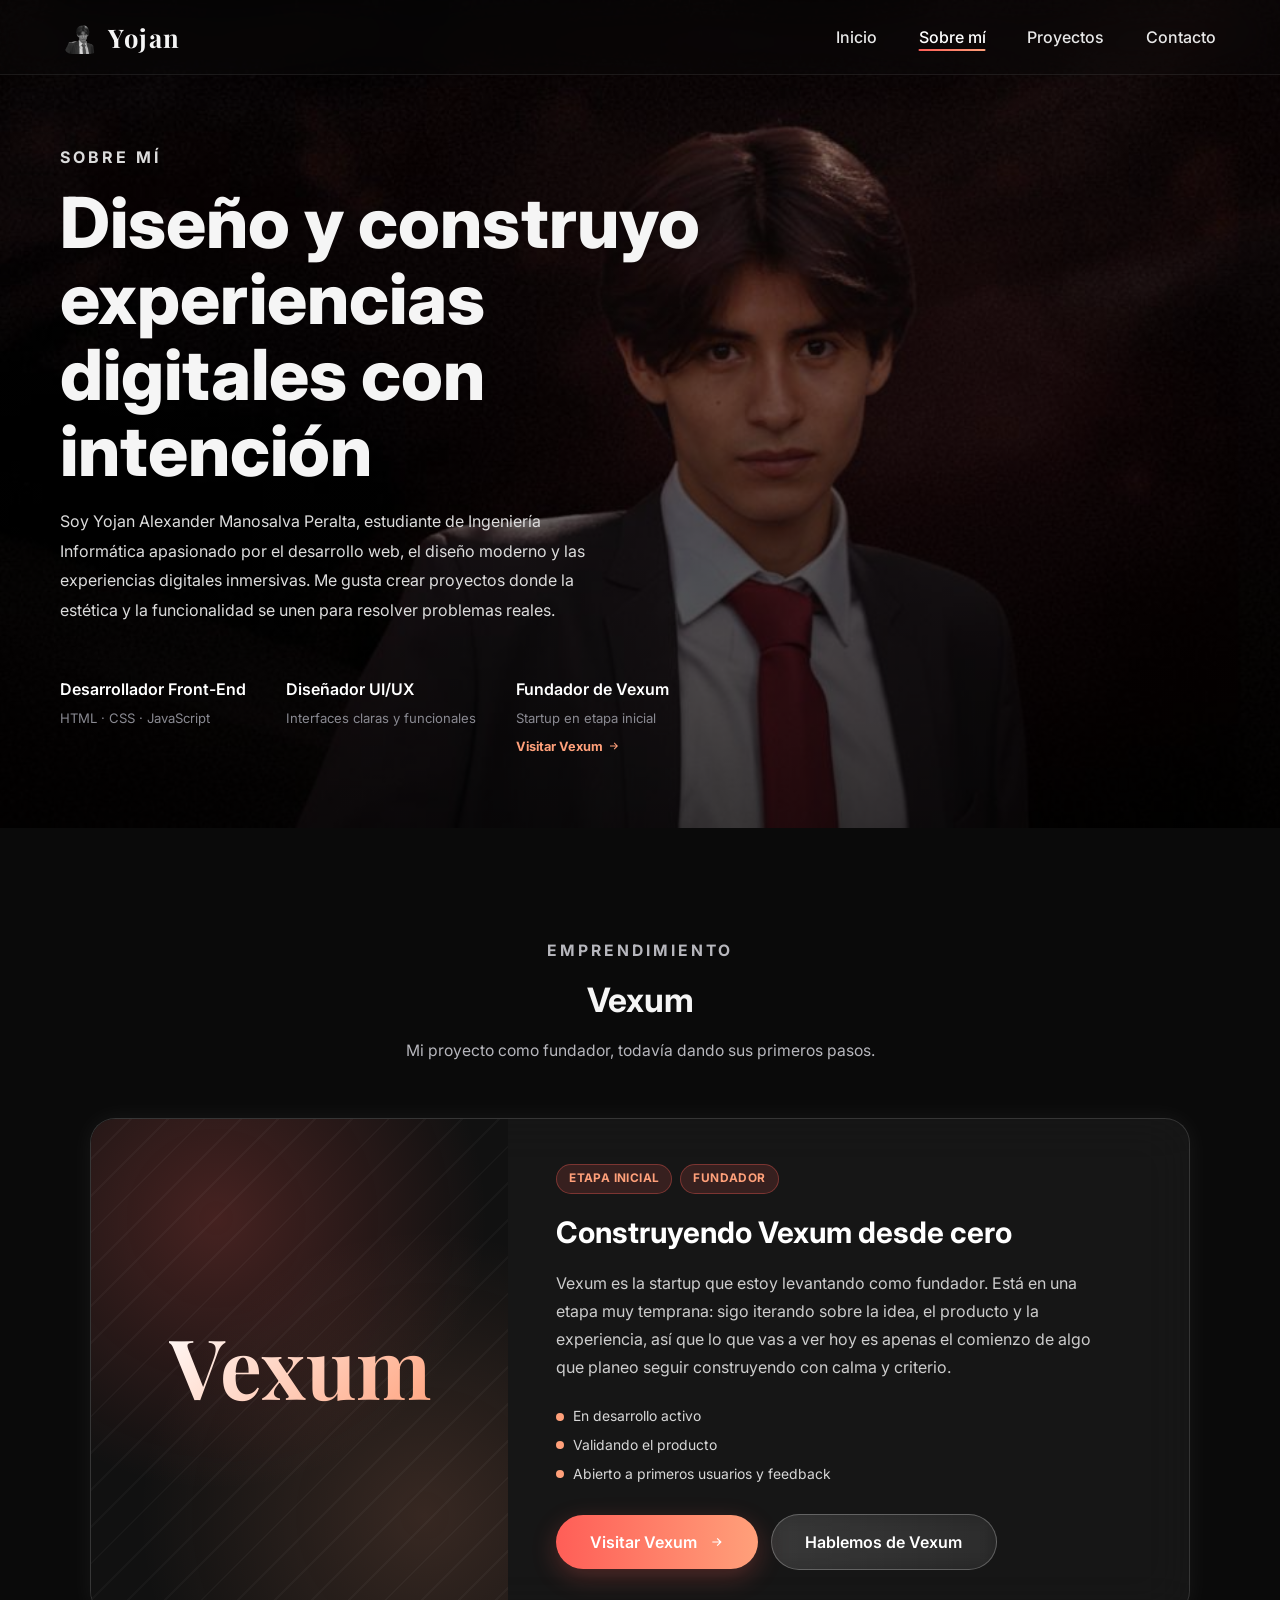
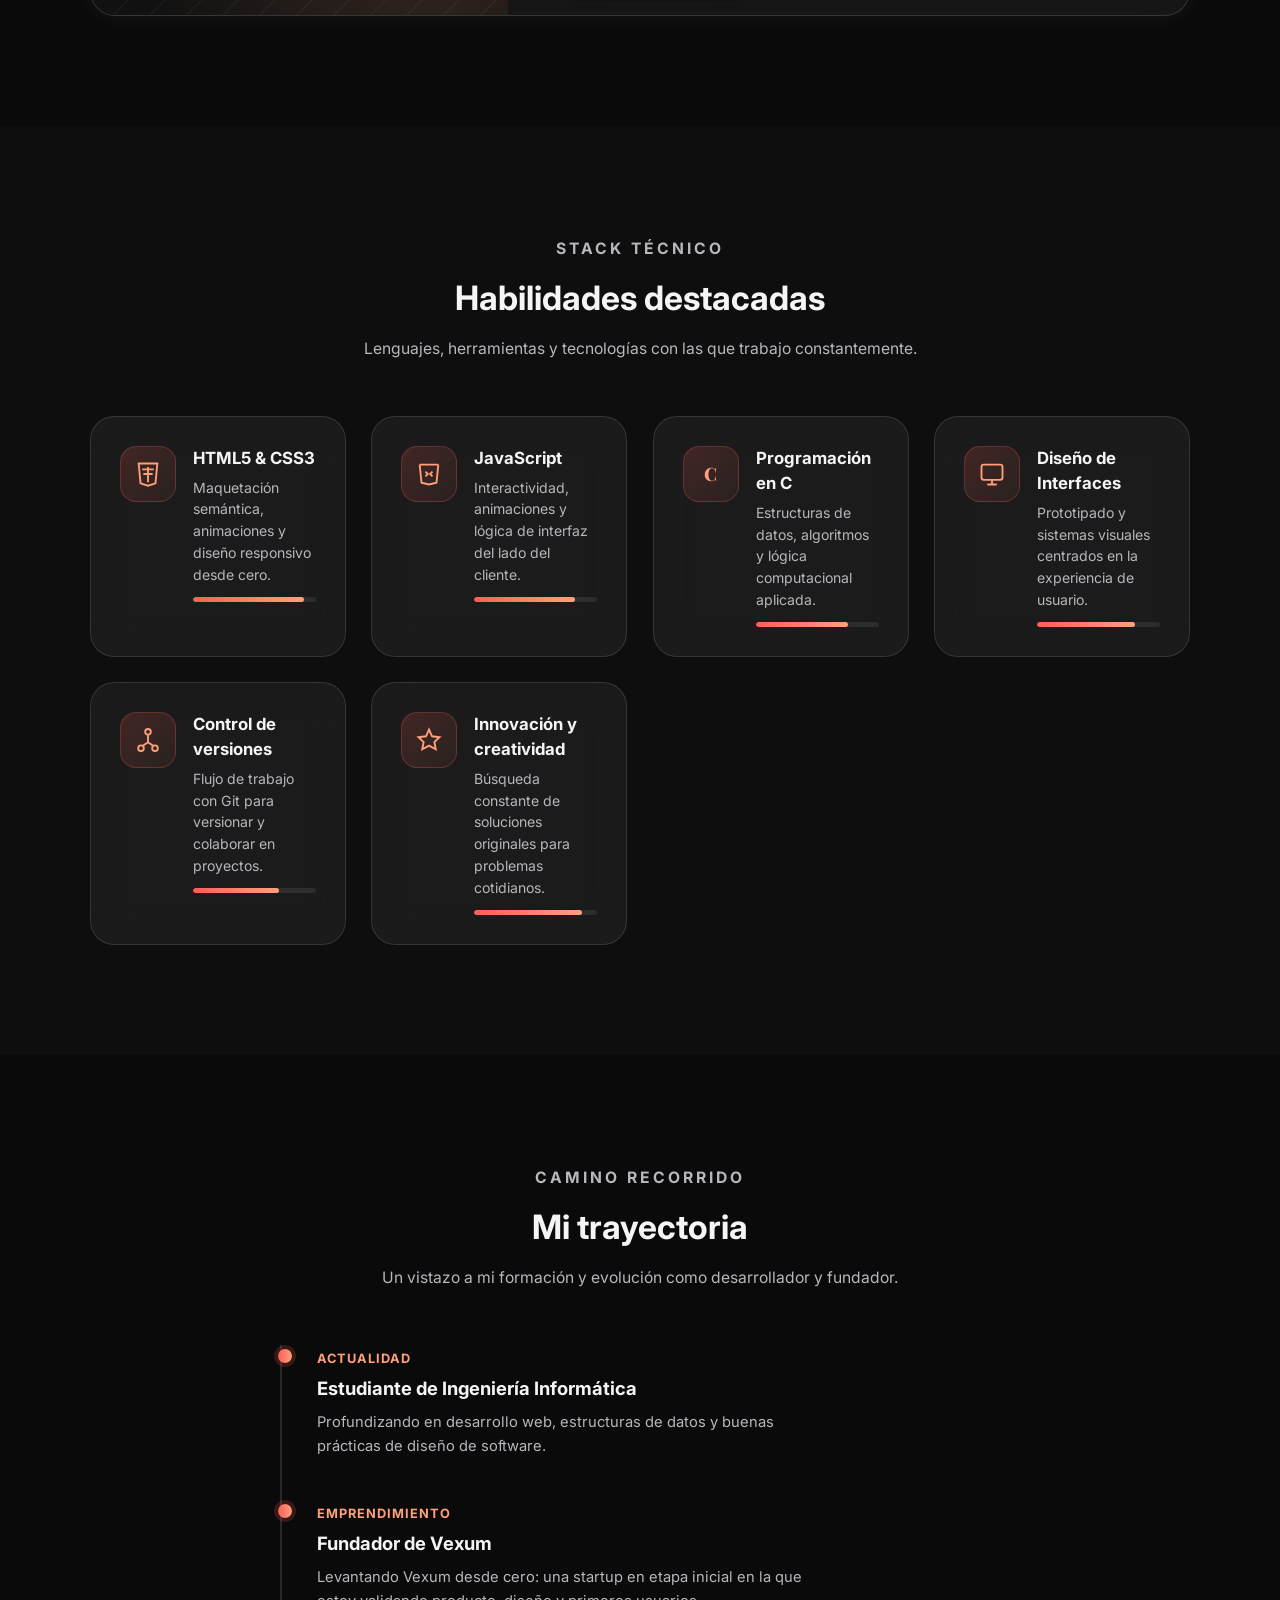
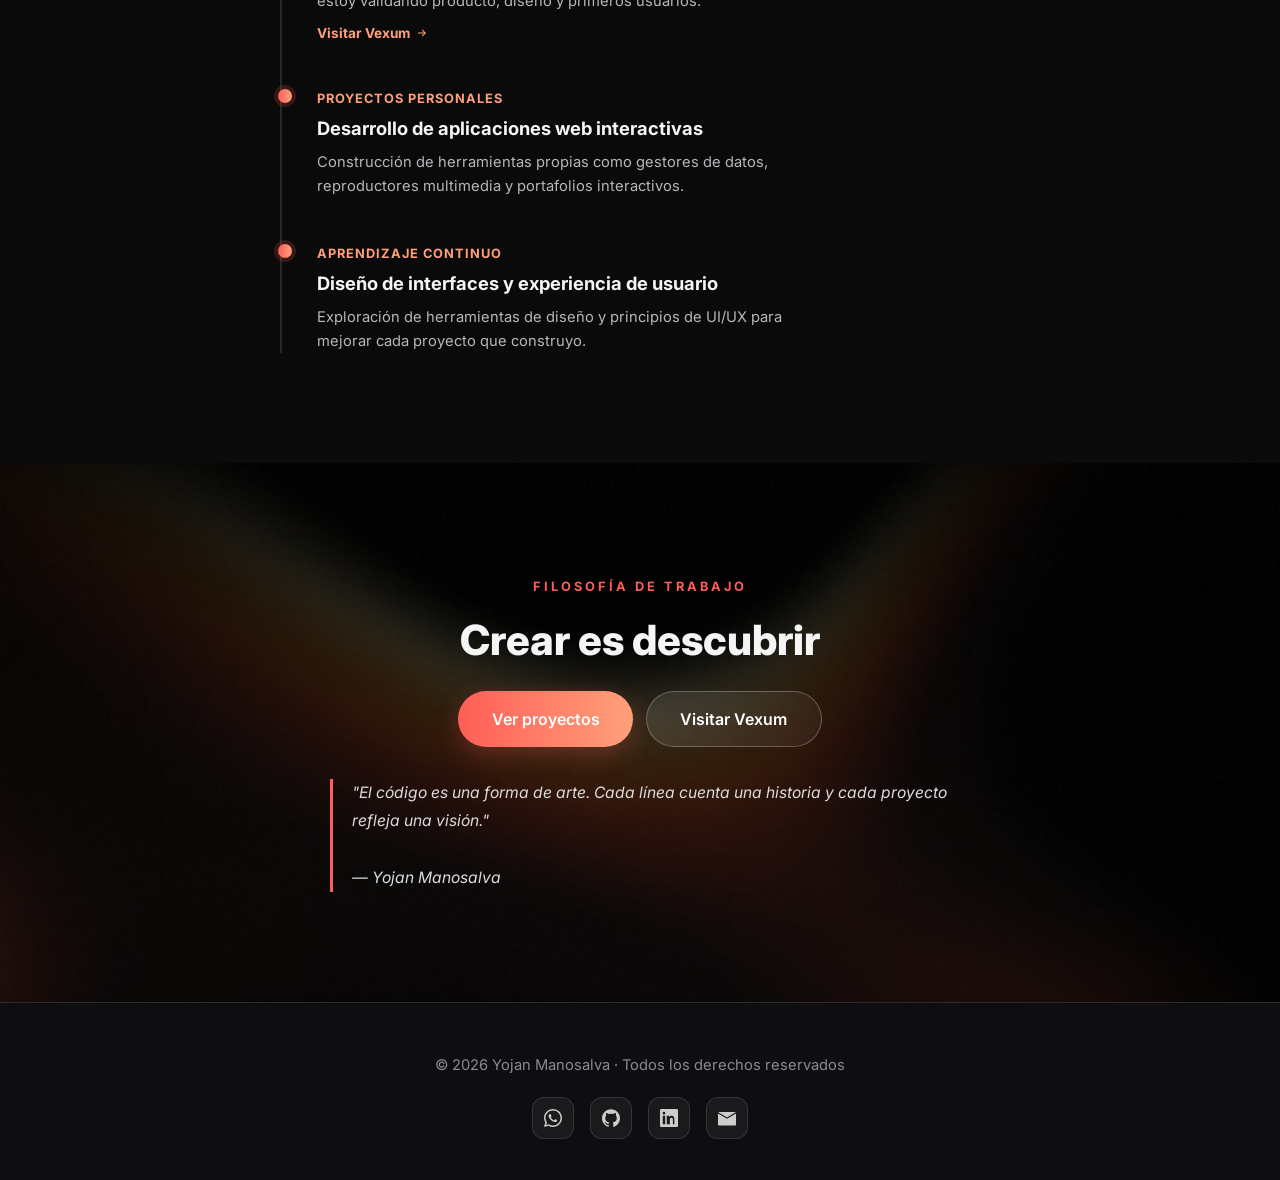
==== about.html @ 544e0f6f "ortafolio" ====
<!DOCTYPE html>
<html lang="es">
<head>
  <meta charset="UTF-8" />
  <meta name="viewport" content="width=device-width, initial-scale=1.0" />
  <title>Sobre mí — Yojan Manosalva</title>
  <meta name="description" content="Conoce a Yojan Alexander Manosalva Peralta: estudiante de Ingeniería Informática, desarrollador front-end, fundador de Vexum y diseñador de experiencias digitales." />

  <link rel="preconnect" href="https://fonts.googleapis.com">
  <link href="https://fonts.googleapis.com/css2?family=Inter:wght@300;400;500;600;700;800&family=Playfair+Display:wght@500;700&display=swap" rel="stylesheet" />
  <link rel="stylesheet" href="style/main.css" />

  <style>
    body { background-color: #0a0a0a; }

    /* ==== HERO ==== */
    .hero {
      min-height: 92vh;
      background: linear-gradient(180deg, rgba(0,0,0,.35), rgba(0,0,0,.75)), url('assets/img/fondop4.jpg') center/cover no-repeat;
      display: flex;
      align-items: center;
      padding: calc(var(--nav-height) + 2rem) clamp(1.5rem, 6vw, 60px) 4rem;
      position: relative;
    }

    .hero-content { position: relative; z-index: 2; max-width: 640px; }

    .hero-content h1 {
      font-size: clamp(2.4rem, 6vw, 4.4rem);
      font-weight: 800;
      line-height: 1.08;
    }

    .hero-content p {
      margin-top: 18px;
      color: #dcdcdc;
      font-size: 16px;
      line-height: 1.85;
      max-width: 560px;
    }

    .details { display: flex; gap: 2.5rem; margin-top: 3.2rem; flex-wrap: wrap; }

    .detail-box { display: flex; flex-direction: column; gap: 8px; }
    .detail-box span { font-weight: 600; color: #fff; }
    .detail-box small { color: var(--text-dim); font-size: .82rem; }
    .detail-box a.detail-link {
      color: var(--accent-2); font-size: .8rem; font-weight: 700;
      text-decoration: none; display: inline-flex; align-items: center; gap: .3rem;
      transition: gap var(--transition-fast), color var(--transition-fast);
    }
    .detail-box a.detail-link:hover { gap: .55rem; color: #fff; }
    .detail-box a.detail-link svg { width: 12px; height: 12px; fill: currentColor; }

    /* ==== SECCIONES GENERALES ==== */
    .section { padding: clamp(70px, 10vw, 110px) clamp(1.5rem, 6vw, 60px); background-color: #0e0e0e; }
    .section:nth-of-type(even) { background-color: #0a0a0a; }
    .section-head { text-align: center; max-width: 640px; margin: 0 auto 3.5rem; }
    .section-head h2 { font-size: clamp(1.6rem, 3vw, 2.1rem); font-weight: 700; margin-bottom: .8rem; }
    .section-head p { color: var(--text-muted); font-size: .98rem; }

    /* ==== VEXUM ==== */
    .vexum-card {
      max-width: 1100px; margin: 0 auto;
      display: flex; align-items: stretch;
      background: rgba(255,255,255,0.05);
      backdrop-filter: blur(25px);
      border: 1px solid rgba(255,255,255,0.14);
      border-radius: 25px;
      overflow: hidden;
      box-shadow: 0 0 25px rgba(255,255,255,0.06);
      transition: transform var(--transition), box-shadow var(--transition), border-color var(--transition);
    }
    .vexum-card:hover { transform: scale(1.01); box-shadow: 0 0 40px rgba(255,94,87,0.14); border-color: rgba(255,94,87,0.3); }

    .vexum-brand {
      width: 38%;
      min-width: 220px;
      position: relative;
      display: flex; align-items: center; justify-content: center;
      background:
        radial-gradient(circle at 30% 20%, rgba(255,94,87,0.22), transparent 55%),
        radial-gradient(circle at 80% 80%, rgba(255,160,122,0.16), transparent 55%),
        #111;
      overflow: hidden;
    }
    .vexum-brand::before {
      content: '';
      position: absolute; inset: -20%;
      background: repeating-linear-gradient(135deg, rgba(255,255,255,0.03) 0 2px, transparent 2px 26px);
    }
    .vexum-wordmark {
      position: relative; z-index: 2;
      font-family: "Playfair Display", serif;
      font-size: clamp(3.4rem, 8vw, 5.2rem);
      font-weight: 700;
      background: linear-gradient(135deg, #ffffff, var(--accent-2));
      -webkit-background-clip: text; -webkit-text-fill-color: transparent; background-clip: text;
    }

    .vexum-content { flex: 1; padding: 2.8rem 3rem; display: flex; flex-direction: column; justify-content: center; }
    .vexum-content .badge-row { display: flex; gap: .5rem; flex-wrap: wrap; margin-bottom: 1rem; }
    .vexum-content .badge-row span {
      font-size: .74rem; font-weight: 700; letter-spacing: .4px; text-transform: uppercase;
      padding: .32rem .75rem; border-radius: 20px;
      background: rgba(255,94,87,0.14); border: 1px solid rgba(255,94,87,0.35); color: var(--accent-2);
    }
    .vexum-content h2 { color: #fff; font-size: 1.85rem; margin-bottom: .9rem; }
    .vexum-content p.desc { color: #ddd; line-height: 1.75; opacity: .92; margin-bottom: 1.6rem; max-width: 560px; }

    .vexum-stage-list { list-style: none; display: flex; flex-direction: column; gap: .5rem; margin-bottom: 1.8rem; }
    .vexum-stage-list li { font-size: .87rem; color: #d8d8d8; display: flex; align-items: center; gap: .55rem; }
    .vexum-stage-list li .pulse-dot {
      width: 8px; height: 8px; border-radius: 50%; background: var(--accent-2); flex-shrink: 0;
      box-shadow: 0 0 0 0 rgba(255,94,87,0.5);
      animation: vexumPulse 2.2s ease-out infinite;
    }
    @keyframes vexumPulse {
      0%   { box-shadow: 0 0 0 0 rgba(255,94,87,0.45); }
      70%  { box-shadow: 0 0 0 10px rgba(255,94,87,0); }
      100% { box-shadow: 0 0 0 0 rgba(255,94,87,0); }
    }

    .vexum-actions { display: flex; gap: .8rem; flex-wrap: wrap; align-items: center; }
    .vexum-actions .btn svg { width: 14px; height: 14px; fill: currentColor; margin-left: .35rem; vertical-align: -2px; }

    @media (max-width: 800px) {
      .vexum-card { flex-direction: column; }
      .vexum-brand { width: 100%; height: 160px; }
      .vexum-content { padding: 2.2rem 1.6rem; }
    }

    /* ==== HABILIDADES ==== */
    .skills-grid {
      max-width: 1100px; margin: 0 auto;
      display: grid;
      grid-template-columns: repeat(auto-fit, minmax(240px, 1fr));
      gap: 1.6rem;
    }

    .skill-card {
      padding: 1.8rem;
      display: flex;
      align-items: flex-start;
      gap: 1.1rem;
      transition: transform var(--transition), box-shadow var(--transition), border-color var(--transition);
    }
    .skill-card:hover { transform: translateY(-6px); box-shadow: 0 12px 30px rgba(0,0,0,0.35); border-color: rgba(255,255,255,0.28); }

    .skill-card h3 { font-size: 1.05rem; font-weight: 700; margin-bottom: .35rem; }
    .skill-card p { color: var(--text-muted); font-size: .88rem; line-height: 1.55; }

    .skill-level {
      margin-top: .7rem;
      height: 5px; border-radius: 4px;
      background: rgba(255,255,255,0.08);
      overflow: hidden;
    }
    .skill-level i { display: block; height: 100%; background: var(--accent-gradient); border-radius: 4px; }

    /* ==== TRAYECTORIA ==== */
    .timeline {
      max-width: 720px; margin: 0 auto;
      position: relative;
      padding-left: 2.2rem;
      border-left: 2px solid rgba(255,255,255,0.12);
    }
    .timeline-item { position: relative; padding-bottom: 2.6rem; }
    .timeline-item:last-child { padding-bottom: 0; }
    .timeline-item::before {
      content: '';
      position: absolute; left: -2.42rem; top: 4px;
      width: 14px; height: 14px; border-radius: 50%;
      background: var(--accent-gradient);
      box-shadow: 0 0 0 4px rgba(255,94,87,0.18);
      transition: box-shadow var(--transition);
    }
    .timeline-item:hover::before { box-shadow: 0 0 0 7px rgba(255,94,87,0.28); }
    .timeline-item .tag { color: var(--accent-2); font-size: .8rem; font-weight: 700; letter-spacing: 1px; text-transform: uppercase; }
    .timeline-item h3 { margin: .4rem 0 .5rem; font-size: 1.15rem; }
    .timeline-item p { color: var(--text-muted); font-size: .92rem; line-height: 1.6; max-width: 520px; }
    .timeline-item a.timeline-link {
      display: inline-flex; align-items: center; gap: .35rem;
      margin-top: .6rem; color: var(--accent-2); font-size: .85rem; font-weight: 700; text-decoration: none;
      transition: gap var(--transition-fast), color var(--transition-fast);
    }
    .timeline-item a.timeline-link:hover { gap: .6rem; color: #fff; }
    .timeline-item a.timeline-link svg { width: 12px; height: 12px; fill: currentColor; }

    /* ==== DESCUBRIR / CTA ==== */
    .discover {
      background: linear-gradient(rgba(0,0,0,.65), rgba(0,0,0,.75)), url('assets/img/fondo6.jpg') center/cover no-repeat;
      position: relative;
      text-align: center;
    }
    .discover-content { max-width: 620px; margin: 0 auto; position: relative; z-index: 2; }
    .discover h2 { font-size: clamp(1.8rem, 4vw, 2.6rem); font-weight: 800; margin-bottom: 1.2rem; }
    .discover .discover-actions { display: flex; gap: .8rem; justify-content: center; flex-wrap: wrap; }
    .discover blockquote {
      margin-top: 2rem;
      font-size: .98rem;
      line-height: 1.8;
      color: #dcdcdc;
      font-style: italic;
      border-left: 3px solid var(--accent);
      padding-left: 1.2rem;
      text-align: left;
      display: inline-block;
    }

    @media (max-width: 700px) {
      .details { gap: 1.6rem; }
    }
  </style>
</head>

<body>
  <!-- NAVBAR -->
  <nav class="site-nav" id="navbar">
    <a href="index.html" class="nav-brand">
      <img src="assets/img/perfil.png" alt="Logo de Yojan">
      <span>Yojan</span>
    </a>
    <button class="nav-toggle" aria-label="Abrir menú"><span></span></button>
    <ul class="nav-links">
      <li><a href="index.html">Inicio</a></li>
      <li><a href="about.html" class="is-active">Sobre mí</a></li>
      <li><a href="projects.html">Proyectos</a></li>
      <li><a href="contact.html">Contacto</a></li>
    </ul>
  </nav>

  <!-- HERO -->
  <section class="hero" id="hero">
    <div class="hero-content" data-parallax="6">
      <p class="section-eyebrow" data-reveal="fade" style="--reveal-delay:0ms">Sobre mí</p>
      <h1 data-reveal="up" style="--reveal-delay:80ms">Diseño y construyo experiencias digitales con intención</h1>
      <p data-reveal="up" style="--reveal-delay:180ms">Soy Yojan Alexander Manosalva Peralta, estudiante de Ingeniería Informática apasionado por el desarrollo web, el diseño moderno y las experiencias digitales inmersivas. Me gusta crear proyectos donde la estética y la funcionalidad se unen para resolver problemas reales.</p>

      <div class="details">
        <div class="detail-box" data-reveal="up" style="--reveal-delay:260ms">
          <span>Desarrollador Front-End</span>
          <small>HTML · CSS · JavaScript</small>
        </div>
        <div class="detail-box" data-reveal="up" style="--reveal-delay:340ms">
          <span>Diseñador UI/UX</span>
          <small>Interfaces claras y funcionales</small>
        </div>
        <div class="detail-box" data-reveal="up" style="--reveal-delay:420ms">
          <span>Fundador de Vexum</span>
          <small>Startup en etapa inicial</small>
          <a class="detail-link" href="https://vexum-q0hk.onrender.com" target="_blank" rel="noopener">
            Visitar Vexum <svg viewBox="0 0 24 24"><path d="M13 5l7 7-7 7-1.4-1.4L16.2 13H4v-2h12.2l-4.6-4.6z"/></svg>
          </a>
        </div>
      </div>
    </div>
  </section>

  <!-- VEXUM -->
  <section class="section">
    <div class="section-head" data-reveal="up">
      <p class="section-eyebrow">Emprendimiento</p>
      <h2>Vexum</h2>
      <p>Mi proyecto como fundador, todavía dando sus primeros pasos.</p>
    </div>

    <div class="vexum-card" data-reveal="zoom">
      <div class="vexum-brand">
        <span class="vexum-wordmark">Vexum</span>
      </div>
      <div class="vexum-content">
        <div class="badge-row">
          <span>Etapa inicial</span>
          <span>Fundador</span>
        </div>
        <h2>Construyendo Vexum desde cero</h2>
        <p class="desc">Vexum es la startup que estoy levantando como fundador. Está en una etapa muy temprana: sigo iterando sobre la idea, el producto y la experiencia, así que lo que vas a ver hoy es apenas el comienzo de algo que planeo seguir construyendo con calma y criterio.</p>
        <ul class="vexum-stage-list">
          <li><span class="pulse-dot"></span> En desarrollo activo</li>
          <li><span class="pulse-dot"></span> Validando el producto</li>
          <li><span class="pulse-dot"></span> Abierto a primeros usuarios y feedback</li>
        </ul>
        <div class="vexum-actions">
          <a class="btn btn-solid" href="https://vexum-q0hk.onrender.com" target="_blank" rel="noopener">
            Visitar Vexum <svg viewBox="0 0 24 24"><path d="M13 5l7 7-7 7-1.4-1.4L16.2 13H4v-2h12.2l-4.6-4.6z"/></svg>
          </a>
          <a class="btn btn-outline" href="contact.html">Hablemos de Vexum</a>
        </div>
      </div>
    </div>
  </section>

  <!-- HABILIDADES -->
  <section class="section">
    <div class="section-head" data-reveal="up">
      <p class="section-eyebrow">Stack técnico</p>
      <h2>Habilidades destacadas</h2>
      <p>Lenguajes, herramientas y tecnologías con las que trabajo constantemente.</p>
    </div>

    <div class="skills-grid">
      <div class="skill-card glass-card" data-reveal="left">
        <div class="skill-icon"><svg viewBox="0 0 24 24"><path d="M4 3l1.6 17L12 22l6.4-2L20 3H4z" fill="none"/><path d="M12 6v13M7 8h10M8 12h8"/></svg></div>
        <div>
          <h3>HTML5 &amp; CSS3</h3>
          <p>Maquetación semántica, animaciones y diseño responsivo desde cero.</p>
          <div class="skill-level"><i style="width:90%"></i></div>
        </div>
      </div>

      <div class="skill-card glass-card" data-reveal="up">
        <div class="skill-icon"><svg viewBox="0 0 24 24"><path d="M4 4h16M4 4l1.6 15.5L12 21l6.4-1.5L20 4"/><path d="M9 10l2 2-2 2M15 10l-2 2 2 2" fill="none"/></svg></div>
        <div>
          <h3>JavaScript</h3>
          <p>Interactividad, animaciones y lógica de interfaz del lado del cliente.</p>
          <div class="skill-level"><i style="width:82%"></i></div>
        </div>
      </div>

      <div class="skill-card glass-card" data-reveal="right">
        <div class="skill-icon"><span>C</span></div>
        <div>
          <h3>Programación en C</h3>
          <p>Estructuras de datos, algoritmos y lógica computacional aplicada.</p>
          <div class="skill-level"><i style="width:75%"></i></div>
        </div>
      </div>

      <div class="skill-card glass-card" data-reveal="left">
        <div class="skill-icon"><svg viewBox="0 0 24 24"><rect x="3" y="4" width="18" height="13" rx="2" fill="none"/><path d="M8 21h8M12 17v4"/></svg></div>
        <div>
          <h3>Diseño de Interfaces</h3>
          <p>Prototipado y sistemas visuales centrados en la experiencia de usuario.</p>
          <div class="skill-level"><i style="width:80%"></i></div>
        </div>
      </div>

      <div class="skill-card glass-card" data-reveal="up">
        <div class="skill-icon"><svg viewBox="0 0 24 24"><circle cx="12" cy="5" r="2.4" fill="none"/><circle cx="6" cy="19" r="2.4" fill="none"/><circle cx="18" cy="19" r="2.4" fill="none"/><path d="M12 7.4V14M12 14L7.6 17M12 14l4.4 3"/></svg></div>
        <div>
          <h3>Control de versiones</h3>
          <p>Flujo de trabajo con Git para versionar y colaborar en proyectos.</p>
          <div class="skill-level"><i style="width:70%"></i></div>
        </div>
      </div>

      <div class="skill-card glass-card" data-reveal="right">
        <div class="skill-icon"><svg viewBox="0 0 24 24"><path d="M12 3l2.6 5.8L21 9.6l-4.4 4.1L17.8 20 12 16.8 6.2 20l1.2-6.3L3 9.6l6.4-.8L12 3z" fill="none"/></svg></div>
        <div>
          <h3>Innovación y creatividad</h3>
          <p>Búsqueda constante de soluciones originales para problemas cotidianos.</p>
          <div class="skill-level"><i style="width:88%"></i></div>
        </div>
      </div>
    </div>
  </section>

  <!-- TRAYECTORIA -->
  <section class="section">
    <div class="section-head" data-reveal="up">
      <p class="section-eyebrow">Camino recorrido</p>
      <h2>Mi trayectoria</h2>
      <p>Un vistazo a mi formación y evolución como desarrollador y fundador.</p>
    </div>

    <div class="timeline">
      <div class="timeline-item" data-reveal="left">
        <span class="tag">Actualidad</span>
        <h3>Estudiante de Ingeniería Informática</h3>
        <p>Profundizando en desarrollo web, estructuras de datos y buenas prácticas de diseño de software.</p>
      </div>
      <div class="timeline-item" data-reveal="right">
        <span class="tag">Emprendimiento</span>
        <h3>Fundador de Vexum</h3>
        <p>Levantando Vexum desde cero: una startup en etapa inicial en la que estoy validando producto, diseño y primeros usuarios.</p>
        <a class="timeline-link" href="https://vexum-q0hk.onrender.com" target="_blank" rel="noopener">
          Visitar Vexum <svg viewBox="0 0 24 24"><path d="M13 5l7 7-7 7-1.4-1.4L16.2 13H4v-2h12.2l-4.6-4.6z"/></svg>
        </a>
      </div>
      <div class="timeline-item" data-reveal="left">
        <span class="tag">Proyectos personales</span>
        <h3>Desarrollo de aplicaciones web interactivas</h3>
        <p>Construcción de herramientas propias como gestores de datos, reproductores multimedia y portafolios interactivos.</p>
      </div>
      <div class="timeline-item" data-reveal="right">
        <span class="tag">Aprendizaje continuo</span>
        <h3>Diseño de interfaces y experiencia de usuario</h3>
        <p>Exploración de herramientas de diseño y principios de UI/UX para mejorar cada proyecto que construyo.</p>
      </div>
    </div>
  </section>

  <!-- DESCUBRIR -->
  <section class="section discover">
    <div class="discover-content" data-reveal="zoom">
      <p class="section-eyebrow">Filosofía de trabajo</p>
      <h2>Crear es descubrir</h2>
      <div class="discover-actions">
        <a class="btn btn-solid" href="projects.html">Ver proyectos</a>
        <a class="btn btn-outline" href="https://vexum-q0hk.onrender.com" target="_blank" rel="noopener">Visitar Vexum</a>
      </div>
      <blockquote>"El código es una forma de arte. Cada línea cuenta una historia y cada proyecto refleja una visión."<br><br>— Yojan Manosalva</blockquote>
    </div>
  </section>

  <!-- FOOTER -->
  <footer class="site-footer">
    <p>© 2026 Yojan Manosalva · Todos los derechos reservados</p>
    <div class="social">
      <a href="https://wa.me/51916647305" target="_blank" rel="noopener" aria-label="WhatsApp">
      <svg viewBox="0 0 24 24"><path d="M20.52 3.48A11.93 11.93 0 0012 0C5.37 0 0 5.37 0 12a11.9 11.9 0 001.68 6.06L0 24l6.18-1.62A11.94 11.94 0 0012 24c6.63 0 12-5.37 12-12 0-3.19-1.24-6.19-3.48-8.52zM12 22a9.9 9.9 0 01-5.05-1.39l-.36-.21-3.67.96.98-3.58-.23-.37A9.91 9.91 0 012 12C2 6.49 6.49 2 12 2s10 4.49 10 10-4.49 10-10 10zm5.3-7.48c-.29-.15-1.7-.84-1.97-.94-.26-.1-.45-.15-.64.15s-.73.94-.9 1.13-.33.22-.61.07a8.13 8.13 0 01-2.39-1.47 9.03 9.03 0 01-1.66-2.06c-.17-.29 0-.45.13-.6.14-.15.29-.33.43-.5.15-.17.19-.29.29-.48.1-.19.05-.36-.03-.51-.07-.15-.64-1.53-.88-2.09-.23-.55-.47-.47-.64-.48h-.55c-.19 0-.5.07-.76.36s-.99.96-.99 2.34.99 2.7 1.13 2.88c.14.19 1.96 2.99 4.74 4.19.66.29 1.18.46 1.59.59.67.21 1.27.18 1.75.11.53-.08 1.7-.69 1.94-1.36.24-.67.24-1.24.17-1.36-.07-.12-.26-.19-.55-.34z"/></svg>
    </a>
    <a href="https://github.com/Alexander-Manosalva-Peralta" target="_blank" rel="noopener" aria-label="GitHub">
      <svg viewBox="0 0 24 24"><path d="M12 .297c-6.63 0-12 5.373-12 12 0 5.303 3.438 9.8 8.205 11.387.6.113.82-.258.82-.577v-2.02c-3.338.724-4.033-1.415-4.033-1.415-.546-1.385-1.333-1.755-1.333-1.755-1.09-.744.083-.729.083-.729 1.205.085 1.84 1.238 1.84 1.238 1.07 1.835 2.807 1.305 3.492.998.108-.776.418-1.305.762-1.605-2.665-.3-5.466-1.335-5.466-5.933 0-1.31.468-2.38 1.236-3.22-.123-.303-.536-1.523.117-3.176 0 0 1.008-.322 3.3 1.23a11.47 11.47 0 013.003-.404c1.02.004 2.047.137 3.003.404 2.29-1.552 3.297-1.23 3.297-1.23.655 1.653.242 2.873.118 3.176.77.84 1.236 1.91 1.236 3.22 0 4.61-2.803 5.63-5.475 5.922.43.372.823 1.102.823 2.222v3.293c0 .322.218.694.825.576C20.565 22.092 24 17.592 24 12.297c0-6.627-5.373-12-12-12"/></svg>
    </a>
    <a href="https://www.linkedin.com/in/yojan-alexander-manosalva-peralta-862309312/" target="_blank" rel="noopener" aria-label="LinkedIn">
      <svg viewBox="0 0 24 24"><path d="M20.447 20.452H17.2V14.8c0-1.344-.026-3.072-1.873-3.072-1.874 0-2.162 1.462-2.162 2.973v5.751H9.018V9h3.116v1.561h.045c.434-.822 1.494-1.69 3.072-1.69 3.285 0 3.89 2.164 3.89 4.977v6.604zM5.337 7.433a1.804 1.804 0 110-3.608 1.804 1.804 0 010 3.608zM6.918 20.452H3.652V9h3.266v11.452zM22.225 0H1.771C.792 0 0 .774 0 1.729v20.542C0 23.226.792 24 1.771 24h20.451c.98 0 1.778-.774 1.778-1.729V1.729C24 .774 23.205 0 22.225 0z"/></svg>
    </a>
    <a href="mailto:yojan.manosalva@upch.pe" aria-label="Correo">
      <svg viewBox="0 0 24 24"><path d="M12 13.065l-11.99-7.2v15.135c0 .552.447 1 1 1h21.98c.553 0 1-.448 1-1V5.865l-11.99 7.2zM12 11.293l11.99-7.2H.01l11.99 7.2z"/></svg>
    </a>
    </div>
  </footer>

  <script src="scripts/main.js"></script>
</body>
</html>
---- style/main.css ----
/* ============================================================
   YOJAN MANOSALVA — SISTEMA DE DISEÑO COMPARTIDO
   Este archivo centraliza colores, tipografía, navegación,
   botones y animaciones para que TODAS las páginas se vean
   coherentes entre sí.
   ============================================================ */

:root {
  --bg: #08080a;
  --bg-soft: #0e0e11;
  --bg-card: rgba(255, 255, 255, 0.055);
  --border: rgba(255, 255, 255, 0.12);
  --border-strong: rgba(255, 255, 255, 0.28);
  --text: #f5f5f5;
  --text-muted: #b7b7bd;
  --text-dim: #8a8a92;
  --accent: #ff5e57;
  --accent-2: #ffa07a;
  --accent-gradient: linear-gradient(90deg, var(--accent), var(--accent-2));
  --radius-lg: 24px;
  --radius-md: 16px;
  --radius-sm: 10px;
  --shadow-soft: 0 20px 60px rgba(0, 0, 0, 0.45);
  --nav-height: 84px;
  --ease: cubic-bezier(.22, .9, .35, 1);
  --transition-fast: .18s var(--ease);
  --transition: .35s var(--ease);
}

* { margin: 0; padding: 0; box-sizing: border-box; }

html { scroll-behavior: smooth; }

body {
  font-family: 'Inter', sans-serif;
  background: var(--bg);
  color: var(--text);
  overflow-x: hidden;
  line-height: 1.5;
}

a { color: inherit; }

img { max-width: 100%; display: block; }

::selection { background: var(--accent); color: #fff; }

::-webkit-scrollbar { width: 10px; }
::-webkit-scrollbar-track { background: var(--bg); }
::-webkit-scrollbar-thumb { background: linear-gradient(180deg, var(--accent), #7a1a16); border-radius: 10px; }

.section-eyebrow {
  display: inline-block;
  font-size: .8rem;
  font-weight: 700;
  letter-spacing: 3px;
  text-transform: uppercase;
  color: var(--accent);
  margin-bottom: .8rem;
}

/* ============================== NAVBAR ============================== */
.site-nav {
  position: fixed;
  top: 0; left: 0; width: 100%;
  padding: 1.1rem clamp(1.2rem, 5vw, 4rem);
  display: flex;
  justify-content: space-between;
  align-items: center;
  background: rgba(12, 12, 14, 0.35);
  backdrop-filter: blur(18px);
  -webkit-backdrop-filter: blur(18px);
  border-bottom: 1px solid rgba(255, 255, 255, 0.08);
  z-index: 100;
  transition: background var(--transition), border-color var(--transition), box-shadow var(--transition);
}

.site-nav.is-scrolled {
  background: rgba(14, 14, 16, 0.72);
  border-bottom-color: var(--border-strong);
  box-shadow: 0 6px 25px rgba(0, 0, 0, 0.35);
}

.nav-brand {
  font-family: 'Playfair Display', serif;
  font-size: 1.6rem;
  font-weight: 700;
  letter-spacing: 1.5px;
  display: flex;
  align-items: center;
  gap: .65rem;
  text-decoration: none;
  position: relative;
}

.nav-brand img {
  width: 34px; height: 34px;
  border-radius: 8px;
  object-fit: cover;
}

.nav-links {
  list-style: none;
  display: flex;
  gap: 2.6rem;
}

.nav-links a {
  text-decoration: none;
  color: #e8e8e8;
  font-weight: 500;
  font-size: 1rem;
  position: relative;
  padding-bottom: 4px;
  transition: color var(--transition-fast);
}

.nav-links a::after {
  content: '';
  position: absolute;
  left: 50%; bottom: 0;
  width: 0%; height: 2px;
  background: var(--accent-gradient);
  border-radius: 5px;
  transform: translateX(-50%);
  transition: width var(--transition-fast);
}

.nav-links a:hover { color: #fff; }
.nav-links a:hover::after,
.nav-links a.is-active::after { width: 100%; }
.nav-links a.is-active { color: #fff; }

.nav-toggle {
  display: none;
  width: 42px; height: 42px;
  border-radius: 10px;
  border: 1px solid var(--border);
  background: rgba(255, 255, 255, 0.04);
  cursor: pointer;
  position: relative;
  z-index: 110;
}

.nav-toggle span,
.nav-toggle::before,
.nav-toggle::after {
  content: '';
  position: absolute;
  left: 10px; right: 10px;
  height: 2px;
  background: #fff;
  transition: transform var(--transition-fast), opacity var(--transition-fast);
}
.nav-toggle::before { top: 14px; }
.nav-toggle span { top: 20px; }
.nav-toggle::after { top: 26px; }

.nav-toggle.is-open::before { transform: translateY(6px) rotate(45deg); }
.nav-toggle.is-open::after { transform: translateY(-6px) rotate(-45deg); }
.nav-toggle.is-open span { opacity: 0; }

@media (max-width: 860px) {
  .nav-toggle { display: block; }
  .nav-links {
    position: fixed;
    top: 0; right: 0;
    height: 100vh;
    width: min(78vw, 320px);
    background: rgba(10, 10, 12, 0.97);
    backdrop-filter: blur(20px);
    flex-direction: column;
    justify-content: center;
    align-items: flex-start;
    gap: 2.2rem;
    padding: 2rem 2.5rem;
    transform: translateX(100%);
    transition: transform var(--transition);
    border-left: 1px solid var(--border);
    z-index: 105;
  }
  .nav-links.is-open { transform: translateX(0); }
  .nav-links a { font-size: 1.3rem; }
}

/* ============================== BOTONES ============================== */
.btn {
  display: inline-flex;
  align-items: center;
  gap: .5rem;
  background: linear-gradient(90deg, rgba(255,255,255,0.1), rgba(255,255,255,0.05));
  border: 1px solid rgba(255,255,255,0.25);
  color: #fff;
  padding: .95rem 2.1rem;
  border-radius: 50px;
  font-size: 1rem;
  font-weight: 600;
  cursor: pointer;
  text-decoration: none;
  backdrop-filter: blur(10px);
  transition: transform var(--transition-fast), box-shadow var(--transition-fast), background var(--transition-fast);
}

.btn:hover {
  background: var(--accent-gradient);
  transform: translateY(-3px);
  box-shadow: 0 10px 30px rgba(255, 94, 87, 0.35);
}

.btn-solid {
  background: var(--accent-gradient);
  border: none;
  box-shadow: 0 8px 25px rgba(255, 94, 87, 0.25);
}
.btn-solid:hover { transform: translateY(-3px); box-shadow: 0 12px 32px rgba(255, 94, 87, 0.45); }

.btn-ghost {
  background: transparent;
  border: 1.5px solid rgba(255,255,255,0.35);
}
.btn-ghost:hover { background: rgba(255,255,255,0.08); box-shadow: none; }

/* Botón "volver" reutilizado en todas las páginas de proyecto */
.btn-back {
  position: fixed;
  top: 1.4rem;
  left: clamp(1rem, 4vw, 2.5rem);
  z-index: 200;
  display: inline-flex;
  align-items: center;
  gap: .5rem;
  background: rgba(14, 14, 16, 0.65);
  border: 1px solid var(--border);
  color: #fff;
  padding: .65rem 1.1rem .65rem .85rem;
  border-radius: 50px;
  font-size: .92rem;
  font-weight: 600;
  text-decoration: none;
  backdrop-filter: blur(14px);
  transition: transform var(--transition-fast), background var(--transition-fast), border-color var(--transition-fast);
}
.btn-back:hover {
  background: rgba(255, 94, 87, 0.18);
  border-color: rgba(255, 94, 87, 0.5);
  transform: translateX(-3px);
}
.btn-back svg { width: 16px; height: 16px; fill: currentColor; }

/* ============================== TARJETAS ============================== */
.glass-card {
  background: var(--bg-card);
  border: 1px solid var(--border);
  border-radius: var(--radius-lg);
  backdrop-filter: blur(22px);
  -webkit-backdrop-filter: blur(22px);
  transition: transform var(--transition), box-shadow var(--transition), border-color var(--transition);
}

.glass-card:hover {
  transform: translateY(-8px);
  border-color: var(--border-strong);
  box-shadow: var(--shadow-soft);
}

/* ============================== REVEAL AL HACER SCROLL ==============================
   Cada sección puede declarar data-reveal="up|left|right|zoom|fade"
   para variar la animación y evitar que todo se vea igual (líneas rectas).
*/
[data-reveal] {
  opacity: 0;
  transition: opacity .9s var(--ease), transform .9s var(--ease);
  transition-delay: var(--reveal-delay, 0s);
  will-change: transform, opacity;
}

[data-reveal="up"]    { transform: translateY(64px); }
[data-reveal="down"]  { transform: translateY(-48px); }
[data-reveal="left"]  { transform: translateX(-72px); }
[data-reveal="right"] { transform: translateX(72px); }
[data-reveal="zoom"]  { transform: scale(.82); }
[data-reveal="fade"]  { transform: none; }
[data-reveal="flip"]  { transform: perspective(900px) rotateX(18deg) translateY(40px); }

[data-reveal].is-visible {
  opacity: 1;
  transform: none;
}

@media (prefers-reduced-motion: reduce) {
  [data-reveal] { transition: opacity .4s ease; transform: none !important; }
  html { scroll-behavior: auto; }
}

/* ============================== FOOTER ============================== */
.site-footer {
  text-align: center;
  padding: 3.2rem 1.5rem 2.6rem;
  background: var(--bg-soft);
  border-top: 1px solid var(--border);
}

.site-footer p { color: var(--text-dim); font-size: .92rem; }

.site-footer .social {
  margin-top: 1.3rem;
  display: flex;
  justify-content: center;
  gap: 1rem;
}

.site-footer .social a {
  width: 42px; height: 42px;
  display: flex; align-items: center; justify-content: center;
  border-radius: 12px;
  background: rgba(255,255,255,0.05);
  border: 1px solid var(--border);
  transition: all var(--transition-fast);
}
.site-footer .social a svg { width: 18px; height: 18px; fill: #ccc; transition: fill var(--transition-fast); }
.site-footer .social a:hover { border-color: var(--accent); transform: translateY(-3px); }
.site-footer .social a:hover svg { fill: var(--accent); }

/* ============================== ICONOS DE HABILIDAD ============================== */
.skill-icon {
  width: 56px; height: 56px;
  border-radius: 16px;
  display: flex; align-items: center; justify-content: center;
  background: linear-gradient(135deg, rgba(255,94,87,0.18), rgba(255,160,122,0.06));
  border: 1px solid rgba(255,94,87,0.25);
  color: var(--accent-2);
  font-weight: 800;
  font-size: 1.15rem;
  font-family: 'Playfair Display', serif;
  flex-shrink: 0;
}
.skill-icon svg { width: 28px; height: 28px; fill: none; stroke: var(--accent-2); stroke-width: 1.6; }

/* ============================== UTILIDADES ============================== */
.container { max-width: 1240px; margin: 0 auto; padding: 0 clamp(1.2rem, 5vw, 4rem); }
.text-gradient {
  background: var(--accent-gradient);
  -webkit-background-clip: text;
  -webkit-text-fill-color: transparent;
  background-clip: text;
}
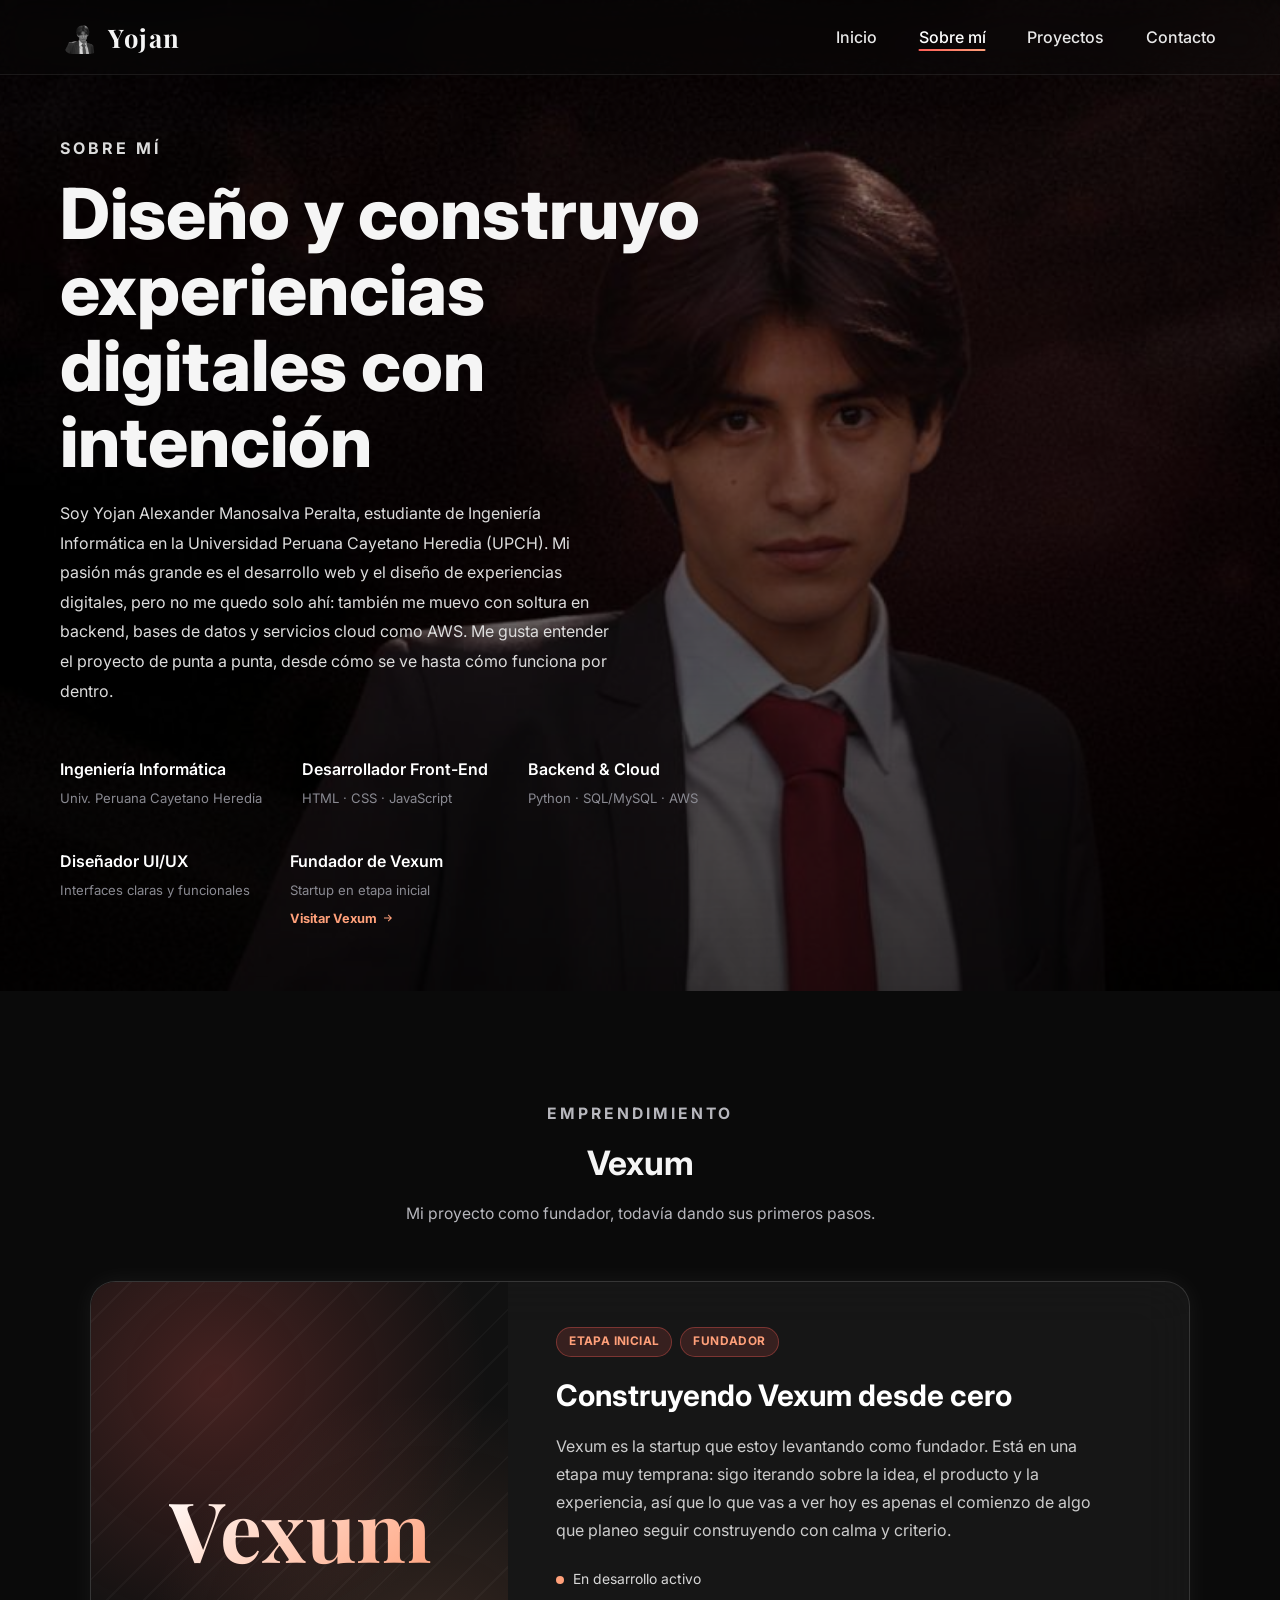
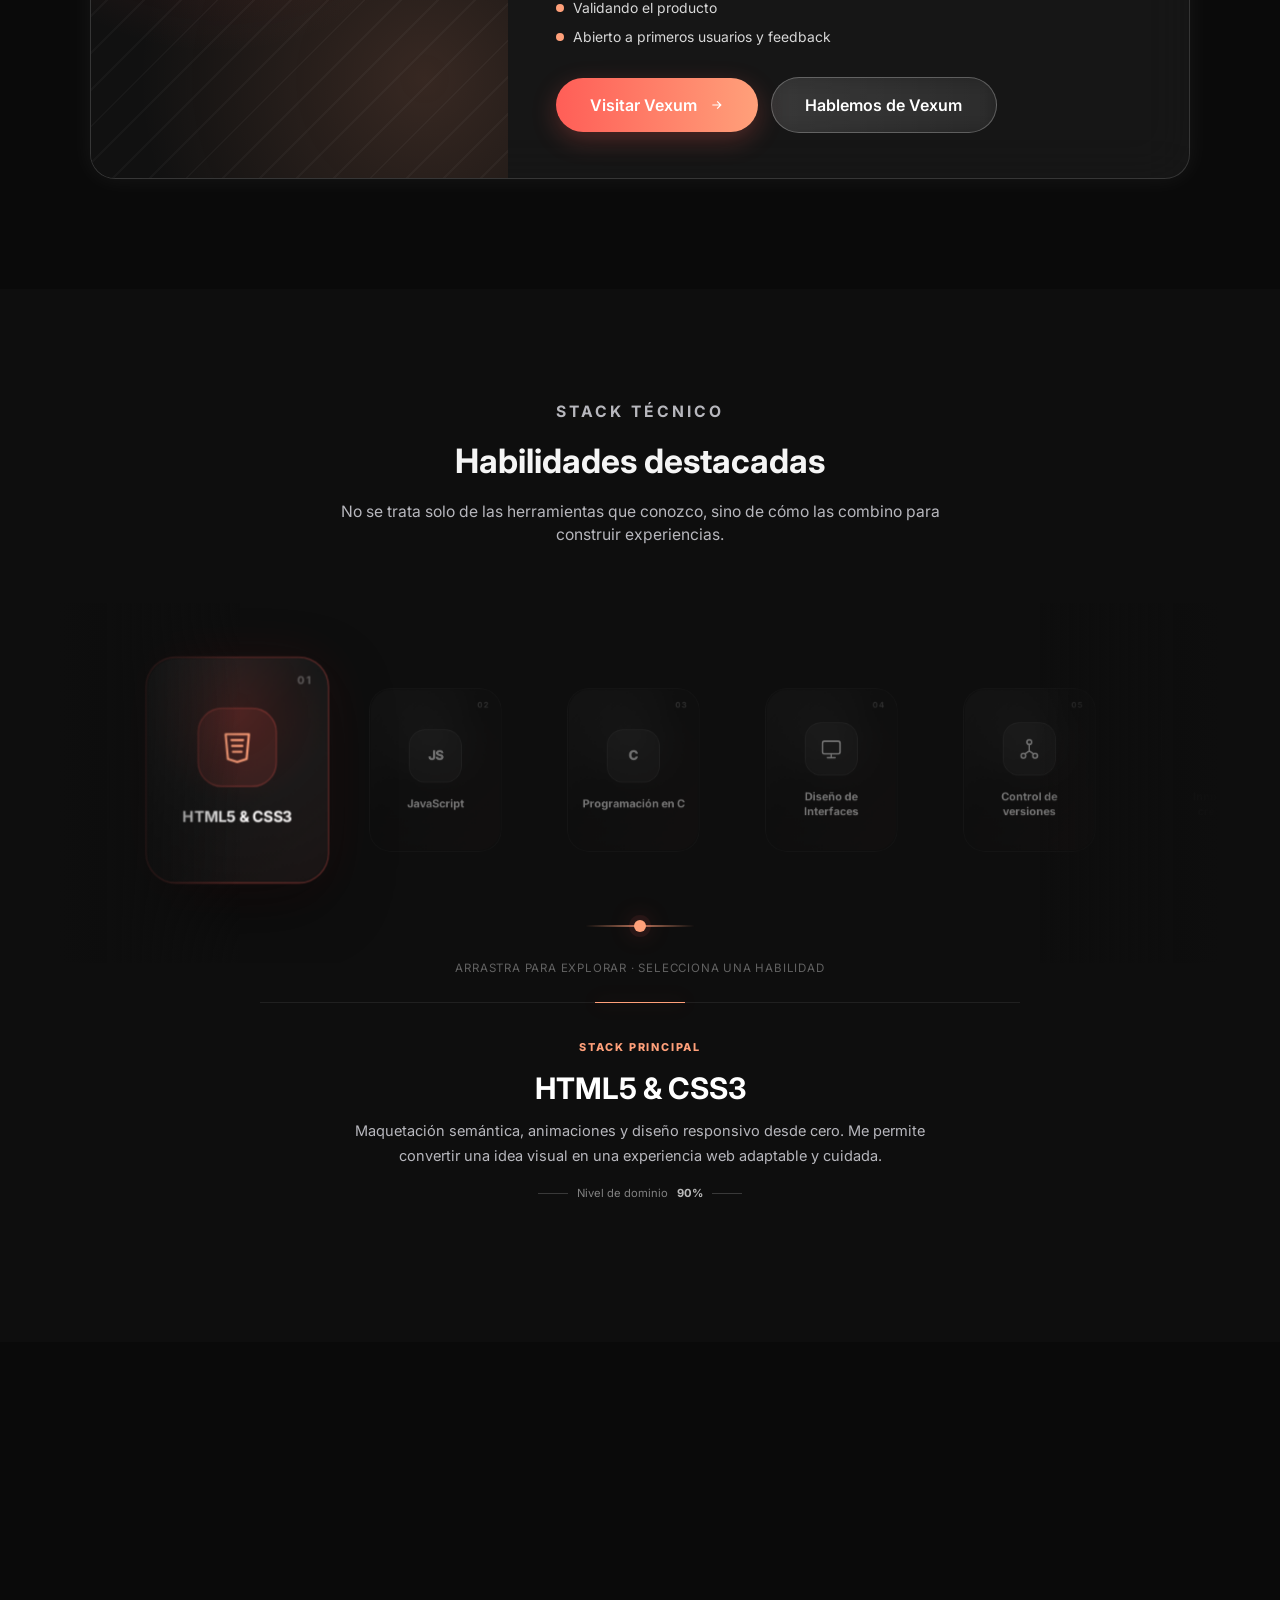
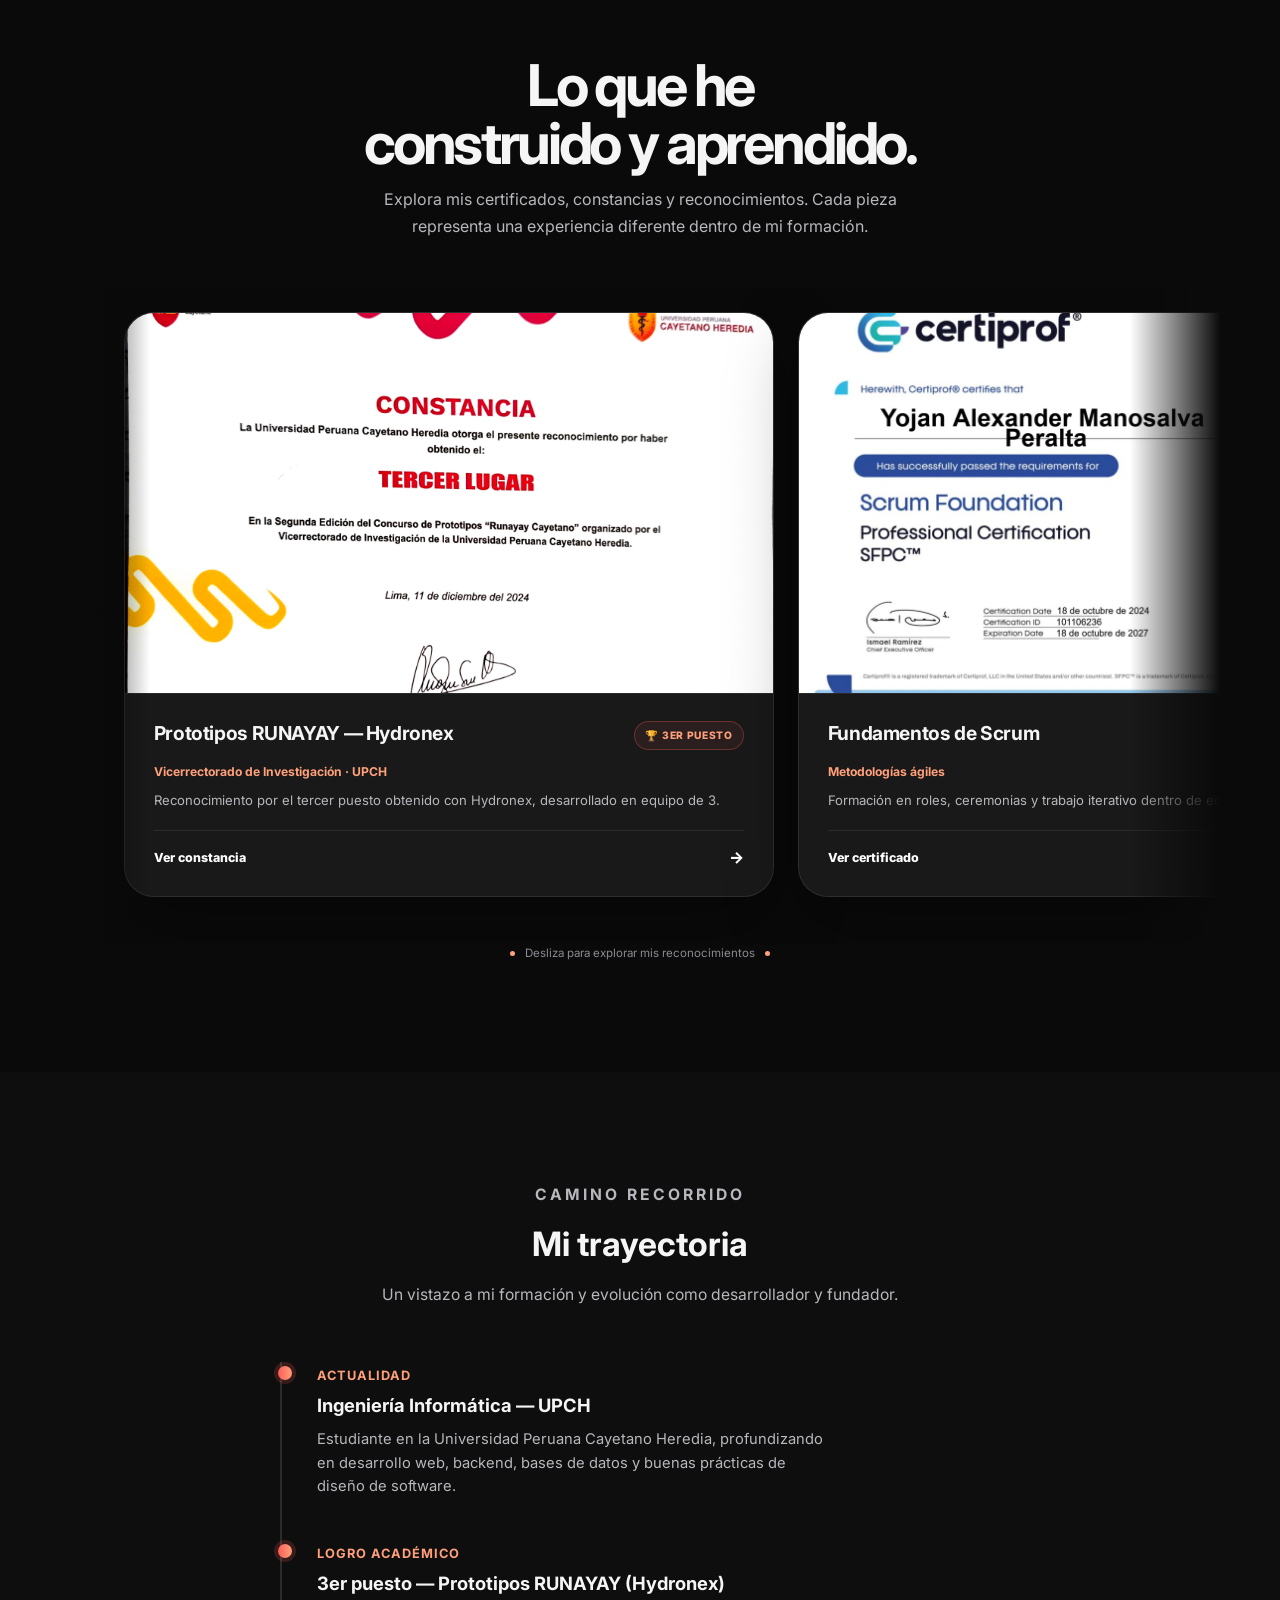
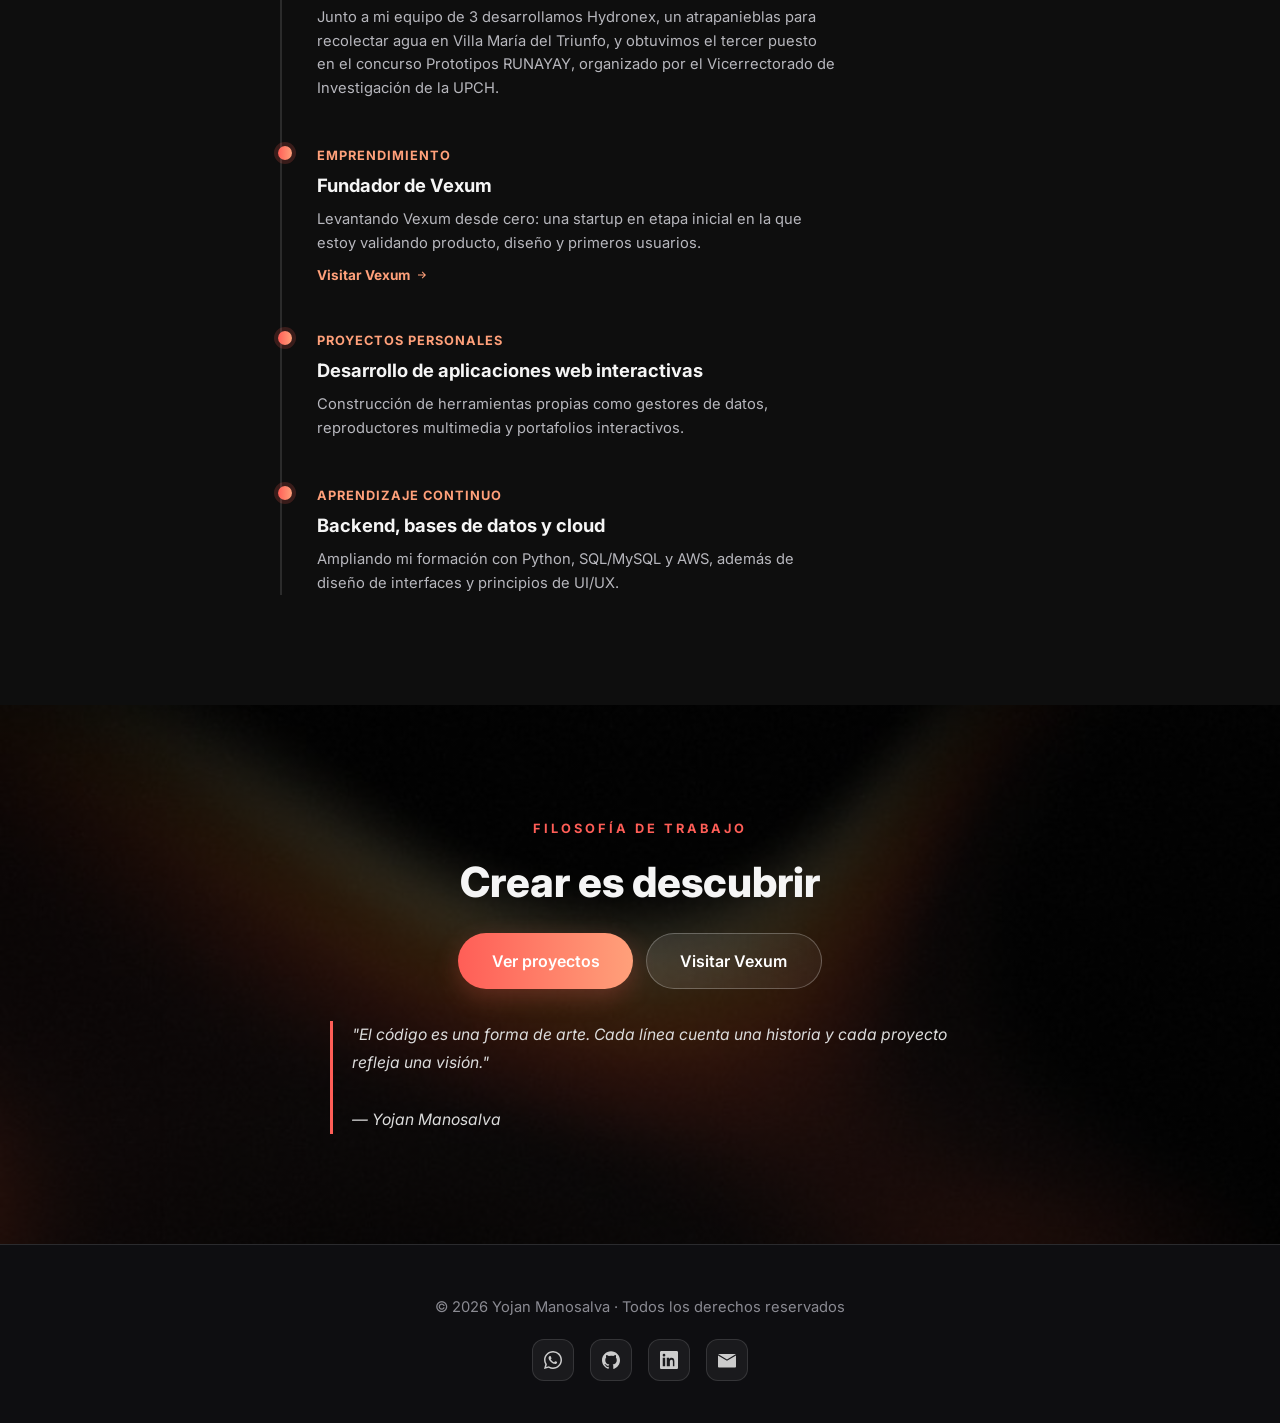
==== commit 51ef53a2: "NEW" ====
--- a/about.html
+++ b/about.html
@@ -4,26 +4,37 @@
   <meta charset="UTF-8" />
   <meta name="viewport" content="width=device-width, initial-scale=1.0" />
   <title>Sobre mí — Yojan Manosalva</title>
-  <meta name="description" content="Conoce a Yojan Alexander Manosalva Peralta: estudiante de Ingeniería Informática, desarrollador front-end, fundador de Vexum y diseñador de experiencias digitales." />
+  <meta name="description" content="Conoce a Yojan Alexander Manosalva Peralta: estudiante de Ingeniería Informática en la UPCH, desarrollador full-stack en formación (front-end, backend, bases de datos y cloud/AWS), fundador de Vexum y diseñador de experiencias digitales." />
 
   <link rel="preconnect" href="https://fonts.googleapis.com">
-  <link href="https://fonts.googleapis.com/css2?family=Inter:wght@300;400;500;600;700;800&family=Playfair+Display:wght@500;700&display=swap" rel="stylesheet" />
+  <link href="https://fonts.googleapis.com/css2?family=Inter:wght@300;400;500;600;700;800;900&family=Playfair+Display:wght@500;700&display=swap" rel="stylesheet" />
   <link rel="stylesheet" href="style/main.css" />
 
   <style>
-    body { background-color: #0a0a0a; }
-
-    /* ==== HERO ==== */
+    body {
+      background-color: #0a0a0a;
+    }
+
+    /* =========================================================
+       HERO
+    ========================================================= */
+
     .hero {
       min-height: 92vh;
-      background: linear-gradient(180deg, rgba(0,0,0,.35), rgba(0,0,0,.75)), url('assets/img/fondop4.jpg') center/cover no-repeat;
+      background:
+        linear-gradient(180deg, rgba(0,0,0,.35), rgba(0,0,0,.75)),
+        url('assets/img/fondop4.jpg') center/cover no-repeat;
       display: flex;
       align-items: center;
       padding: calc(var(--nav-height) + 2rem) clamp(1.5rem, 6vw, 60px) 4rem;
       position: relative;
     }
 
-    .hero-content { position: relative; z-index: 2; max-width: 640px; }
+    .hero-content {
+      position: relative;
+      z-index: 2;
+      max-width: 640px;
+    }
 
     .hero-content h1 {
       font-size: clamp(2.4rem, 6vw, 4.4rem);
@@ -39,163 +50,1162 @@
       max-width: 560px;
     }
 
-    .details { display: flex; gap: 2.5rem; margin-top: 3.2rem; flex-wrap: wrap; }
-
-    .detail-box { display: flex; flex-direction: column; gap: 8px; }
-    .detail-box span { font-weight: 600; color: #fff; }
-    .detail-box small { color: var(--text-dim); font-size: .82rem; }
+    .details {
+      display: flex;
+      gap: 2.5rem;
+      margin-top: 3.2rem;
+      flex-wrap: wrap;
+    }
+
+    .detail-box {
+      display: flex;
+      flex-direction: column;
+      gap: 8px;
+    }
+
+    .detail-box span {
+      font-weight: 600;
+      color: #fff;
+    }
+
+    .detail-box small {
+      color: var(--text-dim);
+      font-size: .82rem;
+    }
+
     .detail-box a.detail-link {
-      color: var(--accent-2); font-size: .8rem; font-weight: 700;
-      text-decoration: none; display: inline-flex; align-items: center; gap: .3rem;
+      color: var(--accent-2);
+      font-size: .8rem;
+      font-weight: 700;
+      text-decoration: none;
+      display: inline-flex;
+      align-items: center;
+      gap: .3rem;
       transition: gap var(--transition-fast), color var(--transition-fast);
     }
-    .detail-box a.detail-link:hover { gap: .55rem; color: #fff; }
-    .detail-box a.detail-link svg { width: 12px; height: 12px; fill: currentColor; }
-
-    /* ==== SECCIONES GENERALES ==== */
-    .section { padding: clamp(70px, 10vw, 110px) clamp(1.5rem, 6vw, 60px); background-color: #0e0e0e; }
-    .section:nth-of-type(even) { background-color: #0a0a0a; }
-    .section-head { text-align: center; max-width: 640px; margin: 0 auto 3.5rem; }
-    .section-head h2 { font-size: clamp(1.6rem, 3vw, 2.1rem); font-weight: 700; margin-bottom: .8rem; }
-    .section-head p { color: var(--text-muted); font-size: .98rem; }
-
-    /* ==== VEXUM ==== */
+
+    .detail-box a.detail-link:hover {
+      gap: .55rem;
+      color: #fff;
+    }
+
+    .detail-box a.detail-link svg {
+      width: 12px;
+      height: 12px;
+      fill: currentColor;
+    }
+
+
+    /* =========================================================
+       SECCIONES GENERALES
+    ========================================================= */
+
+    .section {
+      padding: clamp(70px, 10vw, 110px) clamp(1.5rem, 6vw, 60px);
+      background-color: #0e0e0e;
+    }
+
+    .section:nth-of-type(even) {
+      background-color: #0a0a0a;
+    }
+
+    .section-head {
+      text-align: center;
+      max-width: 640px;
+      margin: 0 auto 3.5rem;
+    }
+
+    .section-head h2 {
+      font-size: clamp(1.6rem, 3vw, 2.1rem);
+      font-weight: 700;
+      margin-bottom: .8rem;
+    }
+
+    .section-head p {
+      color: var(--text-muted);
+      font-size: .98rem;
+    }
+
+
+    /* =========================================================
+       VEXUM
+    ========================================================= */
+
     .vexum-card {
-      max-width: 1100px; margin: 0 auto;
-      display: flex; align-items: stretch;
+      max-width: 1100px;
+      margin: 0 auto;
+      display: flex;
+      align-items: stretch;
       background: rgba(255,255,255,0.05);
       backdrop-filter: blur(25px);
       border: 1px solid rgba(255,255,255,0.14);
       border-radius: 25px;
       overflow: hidden;
       box-shadow: 0 0 25px rgba(255,255,255,0.06);
-      transition: transform var(--transition), box-shadow var(--transition), border-color var(--transition);
-    }
-    .vexum-card:hover { transform: scale(1.01); box-shadow: 0 0 40px rgba(255,94,87,0.14); border-color: rgba(255,94,87,0.3); }
+      transition:
+        transform var(--transition),
+        box-shadow var(--transition),
+        border-color var(--transition);
+    }
+
+    .vexum-card:hover {
+      transform: scale(1.01);
+      box-shadow: 0 0 40px rgba(255,94,87,0.14);
+      border-color: rgba(255,94,87,0.3);
+    }
 
     .vexum-brand {
       width: 38%;
       min-width: 220px;
       position: relative;
-      display: flex; align-items: center; justify-content: center;
+      display: flex;
+      align-items: center;
+      justify-content: center;
       background:
         radial-gradient(circle at 30% 20%, rgba(255,94,87,0.22), transparent 55%),
         radial-gradient(circle at 80% 80%, rgba(255,160,122,0.16), transparent 55%),
         #111;
       overflow: hidden;
     }
+
     .vexum-brand::before {
       content: '';
-      position: absolute; inset: -20%;
-      background: repeating-linear-gradient(135deg, rgba(255,255,255,0.03) 0 2px, transparent 2px 26px);
-    }
+      position: absolute;
+      inset: -20%;
+      background: repeating-linear-gradient(
+        135deg,
+        rgba(255,255,255,0.03) 0 2px,
+        transparent 2px 26px
+      );
+    }
+
     .vexum-wordmark {
-      position: relative; z-index: 2;
+      position: relative;
+      z-index: 2;
       font-family: "Playfair Display", serif;
       font-size: clamp(3.4rem, 8vw, 5.2rem);
       font-weight: 700;
       background: linear-gradient(135deg, #ffffff, var(--accent-2));
-      -webkit-background-clip: text; -webkit-text-fill-color: transparent; background-clip: text;
-    }
-
-    .vexum-content { flex: 1; padding: 2.8rem 3rem; display: flex; flex-direction: column; justify-content: center; }
-    .vexum-content .badge-row { display: flex; gap: .5rem; flex-wrap: wrap; margin-bottom: 1rem; }
+      -webkit-background-clip: text;
+      -webkit-text-fill-color: transparent;
+      background-clip: text;
+    }
+
+    .vexum-content {
+      flex: 1;
+      padding: 2.8rem 3rem;
+      display: flex;
+      flex-direction: column;
+      justify-content: center;
+    }
+
+    .vexum-content .badge-row {
+      display: flex;
+      gap: .5rem;
+      flex-wrap: wrap;
+      margin-bottom: 1rem;
+    }
+
     .vexum-content .badge-row span {
-      font-size: .74rem; font-weight: 700; letter-spacing: .4px; text-transform: uppercase;
-      padding: .32rem .75rem; border-radius: 20px;
-      background: rgba(255,94,87,0.14); border: 1px solid rgba(255,94,87,0.35); color: var(--accent-2);
-    }
-    .vexum-content h2 { color: #fff; font-size: 1.85rem; margin-bottom: .9rem; }
-    .vexum-content p.desc { color: #ddd; line-height: 1.75; opacity: .92; margin-bottom: 1.6rem; max-width: 560px; }
-
-    .vexum-stage-list { list-style: none; display: flex; flex-direction: column; gap: .5rem; margin-bottom: 1.8rem; }
-    .vexum-stage-list li { font-size: .87rem; color: #d8d8d8; display: flex; align-items: center; gap: .55rem; }
+      font-size: .74rem;
+      font-weight: 700;
+      letter-spacing: .4px;
+      text-transform: uppercase;
+      padding: .32rem .75rem;
+      border-radius: 20px;
+      background: rgba(255,94,87,0.14);
+      border: 1px solid rgba(255,94,87,0.35);
+      color: var(--accent-2);
+    }
+
+    .vexum-content h2 {
+      color: #fff;
+      font-size: 1.85rem;
+      margin-bottom: .9rem;
+    }
+
+    .vexum-content p.desc {
+      color: #ddd;
+      line-height: 1.75;
+      opacity: .92;
+      margin-bottom: 1.6rem;
+      max-width: 560px;
+    }
+
+    .vexum-stage-list {
+      list-style: none;
+      display: flex;
+      flex-direction: column;
+      gap: .5rem;
+      margin-bottom: 1.8rem;
+    }
+
+    .vexum-stage-list li {
+      font-size: .87rem;
+      color: #d8d8d8;
+      display: flex;
+      align-items: center;
+      gap: .55rem;
+    }
+
     .vexum-stage-list li .pulse-dot {
-      width: 8px; height: 8px; border-radius: 50%; background: var(--accent-2); flex-shrink: 0;
+      width: 8px;
+      height: 8px;
+      border-radius: 50%;
+      background: var(--accent-2);
+      flex-shrink: 0;
       box-shadow: 0 0 0 0 rgba(255,94,87,0.5);
       animation: vexumPulse 2.2s ease-out infinite;
     }
+
     @keyframes vexumPulse {
-      0%   { box-shadow: 0 0 0 0 rgba(255,94,87,0.45); }
-      70%  { box-shadow: 0 0 0 10px rgba(255,94,87,0); }
-      100% { box-shadow: 0 0 0 0 rgba(255,94,87,0); }
-    }
-
-    .vexum-actions { display: flex; gap: .8rem; flex-wrap: wrap; align-items: center; }
-    .vexum-actions .btn svg { width: 14px; height: 14px; fill: currentColor; margin-left: .35rem; vertical-align: -2px; }
+      0% {
+        box-shadow: 0 0 0 0 rgba(255,94,87,0.45);
+      }
+
+      70% {
+        box-shadow: 0 0 0 10px rgba(255,94,87,0);
+      }
+
+      100% {
+        box-shadow: 0 0 0 0 rgba(255,94,87,0);
+      }
+    }
+
+    .vexum-actions {
+      display: flex;
+      gap: .8rem;
+      flex-wrap: wrap;
+      align-items: center;
+    }
+
+    .vexum-actions .btn svg {
+      width: 14px;
+      height: 14px;
+      fill: currentColor;
+      margin-left: .35rem;
+      vertical-align: -2px;
+    }
+
+
+    /* ==========================================================
+       HABILIDADES — NUEVO DISEÑO INTERACTIVO
+       ========================================================== */
+
+    .skills-experience {
+      max-width: 1200px;
+      margin: 0 auto;
+      position: relative;
+    }
+
+    .skills-orbit {
+      position: relative;
+      height: 360px;
+      overflow: hidden;
+      cursor: grab;
+      touch-action: pan-y;
+      user-select: none;
+      -webkit-user-select: none;
+    }
+
+    .skills-orbit:active {
+      cursor: grabbing;
+    }
+
+    .skills-orbit::before,
+    .skills-orbit::after {
+      content: "";
+      position: absolute;
+      top: 0;
+      bottom: 0;
+      width: 180px;
+      z-index: 5;
+      pointer-events: none;
+    }
+
+    .skills-orbit::before {
+      left: 0;
+      background: linear-gradient(
+        90deg,
+        #0e0e0e 0%,
+        rgba(14,14,14,.92) 30%,
+        transparent 100%
+      );
+    }
+
+    .skills-orbit::after {
+      right: 0;
+      background: linear-gradient(
+        270deg,
+        #0e0e0e 0%,
+        rgba(14,14,14,.92) 30%,
+        transparent 100%
+      );
+    }
+
+    .skills-track {
+      position: absolute;
+      top: 42px;
+      left: 50%;
+      display: flex;
+      align-items: center;
+      gap: 28px;
+      height: 250px;
+      will-change: transform;
+      transform: translateX(-50%);
+    }
+
+    .skill-node {
+      width: 170px;
+      height: 210px;
+      flex: 0 0 170px;
+      position: relative;
+      display: flex;
+      flex-direction: column;
+      align-items: center;
+      justify-content: center;
+      border-radius: 28px;
+      border: 1px solid rgba(255,255,255,.08);
+      background:
+        radial-gradient(
+          circle at 50% 30%,
+          rgba(255,255,255,.075),
+          rgba(255,255,255,.025) 45%,
+          rgba(255,255,255,.012) 100%
+        );
+      backdrop-filter: blur(18px);
+      -webkit-backdrop-filter: blur(18px);
+      opacity: .42;
+      transform: scale(.78);
+      transition:
+        transform .55s cubic-bezier(.22,1,.36,1),
+        opacity .45s ease,
+        border-color .45s ease,
+        box-shadow .45s ease,
+        background .45s ease;
+      cursor: pointer;
+    }
+
+    .skill-node::before {
+      content: "";
+      position: absolute;
+      inset: 1px;
+      border-radius: 27px;
+      background: linear-gradient(
+        135deg,
+        rgba(255,255,255,.05),
+        transparent 45%,
+        rgba(255,94,87,.035)
+      );
+      pointer-events: none;
+    }
+
+    .skill-node:hover {
+      opacity: .8;
+      transform: scale(.88) translateY(-5px);
+      border-color: rgba(255,255,255,.2);
+    }
+
+    .skill-node.is-active {
+      opacity: 1;
+      transform: scale(1.08);
+      border-color: rgba(255,94,87,.38);
+      background:
+        radial-gradient(
+          circle at 50% 25%,
+          rgba(255,94,87,.16),
+          rgba(255,255,255,.045) 48%,
+          rgba(255,255,255,.018) 100%
+        );
+      box-shadow:
+        0 20px 60px rgba(0,0,0,.42),
+        0 0 55px rgba(255,94,87,.08);
+      z-index: 3;
+    }
+
+    .skill-node-icon {
+      width: 68px;
+      height: 68px;
+      border-radius: 21px;
+      display: flex;
+      align-items: center;
+      justify-content: center;
+      margin-bottom: 17px;
+      border: 1px solid rgba(255,255,255,.11);
+      background: rgba(255,255,255,.055);
+      color: #fff;
+      transition:
+        transform .45s cubic-bezier(.22,1,.36,1),
+        background .45s ease,
+        border-color .45s ease;
+    }
+
+    .skill-node-icon svg {
+      width: 30px;
+      height: 30px;
+      fill: none;
+      stroke: currentColor;
+      stroke-width: 1.5;
+      stroke-linecap: round;
+      stroke-linejoin: round;
+    }
+
+    .skill-node-icon span {
+      font-size: 17px;
+      font-weight: 800;
+      letter-spacing: -1px;
+    }
+
+    .skill-node.is-active .skill-node-icon {
+      transform: translateY(-3px) scale(1.08);
+      background: rgba(255,94,87,.12);
+      border-color: rgba(255,94,87,.28);
+      color: var(--accent-2);
+    }
+
+    .skill-node-name {
+      font-size: .88rem;
+      font-weight: 700;
+      color: #fff;
+      text-align: center;
+      line-height: 1.35;
+      max-width: 135px;
+    }
+
+    .skill-node-index {
+      position: absolute;
+      top: 13px;
+      right: 15px;
+      font-size: .62rem;
+      font-weight: 700;
+      color: rgba(255,255,255,.3);
+      letter-spacing: 1px;
+    }
+
+    .skills-center-line {
+      position: absolute;
+      left: 50%;
+      bottom: 36px;
+      width: 110px;
+      height: 2px;
+      transform: translateX(-50%);
+      background: linear-gradient(
+        90deg,
+        transparent,
+        var(--accent-2),
+        transparent
+      );
+      opacity: .7;
+      filter: blur(.2px);
+    }
+
+    .skills-center-dot {
+      position: absolute;
+      left: 50%;
+      bottom: 31px;
+      width: 12px;
+      height: 12px;
+      border-radius: 50%;
+      transform: translateX(-50%);
+      background: var(--accent-2);
+      box-shadow:
+        0 0 0 5px rgba(255,94,87,.08),
+        0 0 25px rgba(255,94,87,.4);
+      z-index: 6;
+    }
+
+    .skills-hint {
+      text-align: center;
+      color: rgba(255,255,255,.35);
+      font-size: .72rem;
+      letter-spacing: .8px;
+      text-transform: uppercase;
+      margin-top: -3px;
+      pointer-events: none;
+    }
+
+    .skill-detail {
+      max-width: 760px;
+      min-height: 180px;
+      margin: 25px auto 0;
+      text-align: center;
+      padding: 30px 35px;
+      border-top: 1px solid rgba(255,255,255,.08);
+      position: relative;
+    }
+
+    .skill-detail::before {
+      content: "";
+      position: absolute;
+      top: -1px;
+      left: 50%;
+      width: 90px;
+      height: 1px;
+      transform: translateX(-50%);
+      background: var(--accent-2);
+      box-shadow: 0 0 18px rgba(255,94,87,.35);
+    }
+
+    .skill-detail-kicker {
+      display: inline-block;
+      color: var(--accent-2);
+      font-size: .68rem;
+      font-weight: 800;
+      letter-spacing: 1.8px;
+      text-transform: uppercase;
+      margin-bottom: 10px;
+    }
+
+    .skill-detail h3 {
+      font-size: clamp(1.35rem, 3vw, 1.85rem);
+      font-weight: 700;
+      margin-bottom: 9px;
+      color: #fff;
+    }
+
+    .skill-detail p {
+      color: var(--text-muted);
+      font-size: .91rem;
+      line-height: 1.7;
+      max-width: 610px;
+      margin: 0 auto;
+    }
+
+    .skill-detail-meta {
+      margin-top: 17px;
+      display: inline-flex;
+      align-items: center;
+      gap: 9px;
+      color: rgba(255,255,255,.48);
+      font-size: .7rem;
+    }
+
+    .skill-detail-meta-line {
+      width: 30px;
+      height: 1px;
+      background: rgba(255,255,255,.18);
+    }
+
+    .skill-detail-meta strong {
+      color: rgba(255,255,255,.72);
+      font-weight: 700;
+    }
+
+    .skill-detail.animate {
+      animation: skillDetailIn .4s ease both;
+    }
+
+    @keyframes skillDetailIn {
+      from {
+        opacity: .2;
+        transform: translateY(7px);
+      }
+      to {
+        opacity: 1;
+        transform: translateY(0);
+      }
+    }
 
     @media (max-width: 800px) {
-      .vexum-card { flex-direction: column; }
-      .vexum-brand { width: 100%; height: 160px; }
-      .vexum-content { padding: 2.2rem 1.6rem; }
-    }
-
-    /* ==== HABILIDADES ==== */
-    .skills-grid {
-      max-width: 1100px; margin: 0 auto;
-      display: grid;
-      grid-template-columns: repeat(auto-fit, minmax(240px, 1fr));
-      gap: 1.6rem;
-    }
-
-    .skill-card {
-      padding: 1.8rem;
+      .skills-orbit {
+        height: 320px;
+      }
+
+      .skills-track {
+        top: 35px;
+        height: 225px;
+        gap: 18px;
+      }
+
+      .skill-node {
+        width: 145px;
+        height: 195px;
+        flex-basis: 145px;
+        border-radius: 24px;
+      }
+
+      .skill-node-icon {
+        width: 58px;
+        height: 58px;
+        border-radius: 18px;
+      }
+
+      .skill-node-icon svg {
+        width: 26px;
+        height: 26px;
+      }
+
+      .skills-orbit::before,
+      .skills-orbit::after {
+        width: 70px;
+      }
+    }
+
+    @media (max-width: 480px) {
+      .skills-orbit {
+        height: 300px;
+      }
+
+      .skills-track {
+        top: 34px;
+      }
+
+      .skill-node {
+        width: 135px;
+        height: 185px;
+        flex-basis: 135px;
+      }
+
+      .skill-node.is-active {
+        transform: scale(1.04);
+      }
+
+      .skill-detail {
+        padding: 25px 12px 10px;
+      }
+
+      .skill-detail p {
+        font-size: .86rem;
+      }
+    }
+
+    @media (prefers-reduced-motion: reduce) {
+      .skill-node,
+      .skill-detail {
+        transition: none !important;
+        animation: none !important;
+      }
+    }
+
+
+    /* =========================================================
+       NUEVA SECCIÓN DE CERTIFICACIONES
+       GALERÍA TIPO APPLE
+    ========================================================= */
+
+    .certificates-showcase {
+      max-width: 1250px;
+      margin: 0 auto;
+    }
+
+    .certificates-intro {
+      text-align: center;
+      margin-bottom: 3rem;
+    }
+
+    .certificates-intro h3 {
+      font-size: clamp(2rem, 5vw, 3.6rem);
+      line-height: 1.02;
+      letter-spacing: -.055em;
+      margin-bottom: .8rem;
+    }
+
+    .certificates-intro p {
+      max-width: 570px;
+      margin: 0 auto;
+      color: var(--text-muted);
+      line-height: 1.7;
+    }
+
+    .cert-gallery {
+      position: relative;
+    }
+
+    .cert-gallery-track {
+      display: flex;
+      gap: 1.5rem;
+      overflow-x: auto;
+      padding: 1.5rem 5vw 3rem;
+      scroll-snap-type: x mandatory;
+      scrollbar-width: none;
+      cursor: grab;
+    }
+
+    .cert-gallery-track::-webkit-scrollbar {
+      display: none;
+    }
+
+    .cert-gallery-track:active {
+      cursor: grabbing;
+    }
+
+    .certificate-item {
+      flex: 0 0 min(650px, 82vw);
+      scroll-snap-align: center;
+      position: relative;
+      border-radius: 30px;
+      overflow: hidden;
+      background: #111;
+      border: 1px solid rgba(255,255,255,.12);
+      box-shadow: 0 25px 70px rgba(0,0,0,.35);
+      transition:
+        transform .55s cubic-bezier(.22,1,.36,1),
+        border-color .4s ease,
+        box-shadow .5s ease;
+    }
+
+    .certificate-item:hover {
+      transform: translateY(-8px);
+      border-color: rgba(255,255,255,.25);
+      box-shadow: 0 35px 90px rgba(0,0,0,.48);
+    }
+
+    .certificate-image {
+      height: 380px;
+      position: relative;
+      display: flex;
+      align-items: center;
+      justify-content: center;
+      overflow: hidden;
+      background:
+        radial-gradient(
+          circle at 30% 20%,
+          rgba(255,255,255,.09),
+          transparent 45%
+        ),
+        linear-gradient(
+          135deg,
+          #171717,
+          #080808
+        );
+    }
+
+    .certificate-image img {
+    width: 100%;
+    height: 100%;
+    object-fit: cover;
+    display: block;
+    transition: transform .8s cubic-bezier(.22,1,.36,1);
+}
+
+    .certificate-item:hover .certificate-image img {
+      transform: scale(1.025);
+    }
+
+    .certificate-image.placeholder {
+      padding: 2rem;
+    }
+
+    .certificate-placeholder-content {
+      text-align: center;
+      color: var(--text-dim);
+      max-width: 280px;
+    }
+
+    .certificate-placeholder-icon {
+      width: 70px;
+      height: 70px;
+      border-radius: 22px;
+      margin: 0 auto 1rem;
+      display: flex;
+      align-items: center;
+      justify-content: center;
+      background: rgba(255,255,255,.06);
+      border: 1px solid rgba(255,255,255,.1);
+    }
+
+    .certificate-placeholder-icon svg {
+      width: 32px;
+      height: 32px;
+      fill: none;
+      stroke: currentColor;
+      stroke-width: 1.3;
+    }
+
+    .certificate-placeholder-content strong {
+      display: block;
+      color: #fff;
+      font-size: .95rem;
+      margin-bottom: .45rem;
+    }
+
+    .certificate-placeholder-content span {
+      font-size: .76rem;
+      line-height: 1.6;
+    }
+
+    .certificate-info {
+      padding: 1.7rem 1.8rem 1.8rem;
+      background: rgba(255,255,255,.035);
+      border-top: 1px solid rgba(255,255,255,.08);
+    }
+
+    .certificate-info-top {
       display: flex;
       align-items: flex-start;
-      gap: 1.1rem;
-      transition: transform var(--transition), box-shadow var(--transition), border-color var(--transition);
-    }
-    .skill-card:hover { transform: translateY(-6px); box-shadow: 0 12px 30px rgba(0,0,0,0.35); border-color: rgba(255,255,255,0.28); }
-
-    .skill-card h3 { font-size: 1.05rem; font-weight: 700; margin-bottom: .35rem; }
-    .skill-card p { color: var(--text-muted); font-size: .88rem; line-height: 1.55; }
-
-    .skill-level {
-      margin-top: .7rem;
-      height: 5px; border-radius: 4px;
-      background: rgba(255,255,255,0.08);
+      justify-content: space-between;
+      gap: 1rem;
+      margin-bottom: .8rem;
+    }
+
+    .certificate-info h3 {
+      font-size: 1.2rem;
+      line-height: 1.25;
+      letter-spacing: -.02em;
+    }
+
+    .certificate-tag {
+      flex-shrink: 0;
+      font-size: .64rem;
+      font-weight: 800;
+      text-transform: uppercase;
+      letter-spacing: .7px;
+      padding: .35rem .65rem;
+      border-radius: 20px;
+      color: var(--accent-2);
+      border: 1px solid rgba(255,94,87,.3);
+      background: rgba(255,94,87,.08);
+    }
+
+    .certificate-issuer {
+      color: var(--accent-2);
+      font-size: .76rem;
+      font-weight: 700;
+      margin-bottom: .55rem;
+    }
+
+    .certificate-info p {
+      color: var(--text-muted);
+      font-size: .82rem;
+      line-height: 1.6;
+      margin-bottom: 1.2rem;
+    }
+
+    .certificate-view {
+      width: 100%;
+      border: 0;
+      border-top: 1px solid rgba(255,255,255,.08);
+      padding-top: 1rem;
+      background: transparent;
+      color: #fff;
+      font-family: inherit;
+      font-size: .78rem;
+      font-weight: 800;
+      text-align: left;
+      cursor: pointer;
+      display: flex;
+      align-items: center;
+      justify-content: space-between;
+      transition: color .25s ease;
+    }
+
+    .certificate-view:hover {
+      color: var(--accent-2);
+    }
+
+    .certificate-view span:last-child {
+      font-size: 1rem;
+      transition: transform .25s ease;
+    }
+
+    .certificate-view:hover span:last-child {
+      transform: translateX(5px);
+    }
+
+    .cert-gallery-fade-left,
+    .cert-gallery-fade-right {
+      position: absolute;
+      top: 0;
+      bottom: 0;
+      width: 90px;
+      z-index: 4;
+      pointer-events: none;
+    }
+
+    .cert-gallery-fade-left {
+      left: 0;
+      background: linear-gradient(90deg, #0a0a0a, transparent);
+    }
+
+    .cert-gallery-fade-right {
+      right: 0;
+      background: linear-gradient(270deg, #0a0a0a, transparent);
+    }
+
+    .cert-gallery-hint {
+      display: flex;
+      justify-content: center;
+      align-items: center;
+      gap: .6rem;
+      color: var(--text-dim);
+      font-size: .72rem;
+    }
+
+    .cert-gallery-hint span {
+      width: 5px;
+      height: 5px;
+      border-radius: 50%;
+      background: var(--accent-2);
+    }
+
+
+    /* =========================================================
+       MODAL DE CERTIFICADO
+    ========================================================= */
+
+    .cert-modal-overlay {
+      position: fixed;
+      inset: 0;
+      z-index: 500;
+      background: rgba(4,4,5,0.88);
+      backdrop-filter: blur(12px);
+      display: flex;
+      align-items: center;
+      justify-content: center;
+      padding: 2rem clamp(1rem, 5vw, 3rem);
+      opacity: 0;
+      pointer-events: none;
+      transition: opacity var(--transition);
+    }
+
+    .cert-modal-overlay.is-open {
+      opacity: 1;
+      pointer-events: auto;
+    }
+
+    .cert-modal {
+      width: 100%;
+      max-width: 900px;
+      max-height: 92vh;
+      overflow-y: auto;
+      background: #101012;
+      border: 1px solid var(--border-strong);
+      border-radius: var(--radius-lg);
+      box-shadow: var(--shadow-soft);
+      transform: translateY(20px) scale(.97);
+      transition: transform var(--transition);
+    }
+
+    .cert-modal-overlay.is-open .cert-modal {
+      transform: translateY(0) scale(1);
+    }
+
+    .cert-modal-media {
+      position: relative;
+      min-height: 420px;
+      aspect-ratio: 4/3;
+      background: #050506;
+      display: flex;
+      align-items: center;
+      justify-content: center;
+      border-bottom: 1px solid var(--border);
       overflow: hidden;
     }
-    .skill-level i { display: block; height: 100%; background: var(--accent-gradient); border-radius: 4px; }
-
-    /* ==== TRAYECTORIA ==== */
+
+    .cert-modal-media img {
+      width: 100%;
+      height: 100%;
+      object-fit: contain;
+      display: none;
+    }
+
+    .cert-modal-media.has-image img {
+      display: block;
+    }
+
+    .cert-modal-media.has-image .cert-modal-placeholder {
+      display: none;
+    }
+
+    .cert-modal-placeholder {
+      display: flex;
+      flex-direction: column;
+      align-items: center;
+      gap: .8rem;
+      color: var(--text-dim);
+      text-align: center;
+      padding: 2rem;
+    }
+
+    .cert-modal-placeholder svg {
+      width: 44px;
+      height: 44px;
+      fill: none;
+      stroke: var(--text-dim);
+      stroke-width: 1.3;
+    }
+
+    .cert-modal-placeholder span {
+      font-size: .85rem;
+      max-width: 320px;
+      line-height: 1.6;
+    }
+
+    .cert-modal-close {
+      position: absolute;
+      top: 1rem;
+      right: 1rem;
+      width: 36px;
+      height: 36px;
+      border-radius: 50%;
+      background: rgba(0,0,0,0.65);
+      border: 1px solid rgba(255,255,255,0.2);
+      color: #fff;
+      display: flex;
+      align-items: center;
+      justify-content: center;
+      cursor: pointer;
+      font-size: 1.1rem;
+      line-height: 1;
+      transition:
+        background var(--transition-fast),
+        transform var(--transition-fast);
+    }
+
+    .cert-modal-close:hover {
+      background: rgba(255,94,87,0.35);
+      transform: rotate(90deg);
+    }
+
+    .cert-modal-body {
+      padding: 1.8rem 2rem 2.2rem;
+    }
+
+    .cert-modal-body .cert-tag {
+      margin-bottom: .8rem;
+      display: inline-block;
+    }
+
+    .cert-modal-body h3 {
+      font-size: 1.3rem;
+      margin-bottom: .3rem;
+    }
+
+    .cert-modal-body p.cert-issuer {
+      color: var(--accent-2);
+      font-size: .88rem;
+      font-weight: 600;
+      margin-bottom: .9rem;
+    }
+
+    .cert-modal-body p.cert-desc {
+      color: var(--text-muted);
+      font-size: .95rem;
+      line-height: 1.75;
+    }
+
+    .cert-modal-actions {
+      margin-top: 1.5rem;
+      display: flex;
+      gap: .8rem;
+      flex-wrap: wrap;
+    }
+
+
+    /* =========================================================
+       TRAYECTORIA
+    ========================================================= */
+
     .timeline {
-      max-width: 720px; margin: 0 auto;
+      max-width: 720px;
+      margin: 0 auto;
       position: relative;
       padding-left: 2.2rem;
       border-left: 2px solid rgba(255,255,255,0.12);
     }
-    .timeline-item { position: relative; padding-bottom: 2.6rem; }
-    .timeline-item:last-child { padding-bottom: 0; }
+
+    .timeline-item {
+      position: relative;
+      padding-bottom: 2.6rem;
+    }
+
+    .timeline-item:last-child {
+      padding-bottom: 0;
+    }
+
     .timeline-item::before {
       content: '';
-      position: absolute; left: -2.42rem; top: 4px;
-      width: 14px; height: 14px; border-radius: 50%;
+      position: absolute;
+      left: -2.42rem;
+      top: 4px;
+      width: 14px;
+      height: 14px;
+      border-radius: 50%;
       background: var(--accent-gradient);
       box-shadow: 0 0 0 4px rgba(255,94,87,0.18);
       transition: box-shadow var(--transition);
     }
-    .timeline-item:hover::before { box-shadow: 0 0 0 7px rgba(255,94,87,0.28); }
-    .timeline-item .tag { color: var(--accent-2); font-size: .8rem; font-weight: 700; letter-spacing: 1px; text-transform: uppercase; }
-    .timeline-item h3 { margin: .4rem 0 .5rem; font-size: 1.15rem; }
-    .timeline-item p { color: var(--text-muted); font-size: .92rem; line-height: 1.6; max-width: 520px; }
+
+    .timeline-item:hover::before {
+      box-shadow: 0 0 0 7px rgba(255,94,87,0.28);
+    }
+
+    .timeline-item .tag {
+      color: var(--accent-2);
+      font-size: .8rem;
+      font-weight: 700;
+      letter-spacing: 1px;
+      text-transform: uppercase;
+    }
+
+    .timeline-item h3 {
+      margin: .4rem 0 .5rem;
+      font-size: 1.15rem;
+    }
+
+    .timeline-item p {
+      color: var(--text-muted);
+      font-size: .92rem;
+      line-height: 1.6;
+      max-width: 520px;
+    }
+
     .timeline-item a.timeline-link {
-      display: inline-flex; align-items: center; gap: .35rem;
-      margin-top: .6rem; color: var(--accent-2); font-size: .85rem; font-weight: 700; text-decoration: none;
+      display: inline-flex;
+      align-items: center;
+      gap: .35rem;
+      margin-top: .6rem;
+      color: var(--accent-2);
+      font-size: .85rem;
+      font-weight: 700;
+      text-decoration: none;
       transition: gap var(--transition-fast), color var(--transition-fast);
     }
-    .timeline-item a.timeline-link:hover { gap: .6rem; color: #fff; }
-    .timeline-item a.timeline-link svg { width: 12px; height: 12px; fill: currentColor; }
-
-    /* ==== DESCUBRIR / CTA ==== */
+
+    .timeline-item a.timeline-link:hover {
+      gap: .6rem;
+      color: #fff;
+    }
+
+    .timeline-item a.timeline-link svg {
+      width: 12px;
+      height: 12px;
+      fill: currentColor;
+    }
+
+
+    /* =========================================================
+       DESCUBRIR / CTA
+    ========================================================= */
+
     .discover {
-      background: linear-gradient(rgba(0,0,0,.65), rgba(0,0,0,.75)), url('assets/img/fondo6.jpg') center/cover no-repeat;
+      background:
+        linear-gradient(rgba(0,0,0,.65), rgba(0,0,0,.75)),
+        url('assets/img/fondo6.jpg') center/cover no-repeat;
       position: relative;
       text-align: center;
     }
-    .discover-content { max-width: 620px; margin: 0 auto; position: relative; z-index: 2; }
-    .discover h2 { font-size: clamp(1.8rem, 4vw, 2.6rem); font-weight: 800; margin-bottom: 1.2rem; }
-    .discover .discover-actions { display: flex; gap: .8rem; justify-content: center; flex-wrap: wrap; }
+
+    .discover-content {
+      max-width: 620px;
+      margin: 0 auto;
+      position: relative;
+      z-index: 2;
+    }
+
+    .discover h2 {
+      font-size: clamp(1.8rem, 4vw, 2.6rem);
+      font-weight: 800;
+      margin-bottom: 1.2rem;
+    }
+
+    .discover .discover-actions {
+      display: flex;
+      gap: .8rem;
+      justify-content: center;
+      flex-wrap: wrap;
+    }
+
     .discover blockquote {
       margin-top: 2rem;
       font-size: .98rem;
@@ -208,221 +1218,2021 @@
       display: inline-block;
     }
 
+
+    /* =========================================================
+       RESPONSIVE
+    ========================================================= */
+
+    @media (max-width: 800px) {
+
+      .vexum-card {
+        flex-direction: column;
+      }
+
+      .vexum-brand {
+        width: 100%;
+        height: 160px;
+      }
+
+      .vexum-content {
+        padding: 2.2rem 1.6rem;
+      }
+
+      .certificate-image {
+    height: 430px;
+    position: relative;
+    display: flex;
+    align-items: center;
+    justify-content: center;
+    overflow: hidden;
+    background:
+        radial-gradient(
+            circle at 30% 20%,
+            rgba(255,255,255,.09),
+            transparent 45%
+        ),
+        linear-gradient(
+            135deg,
+            #171717,
+            #080808
+        );
+}
+
+      .cert-gallery-fade-left,
+      .cert-gallery-fade-right {
+        width: 35px;
+      }
+    }
+
     @media (max-width: 700px) {
-      .details { gap: 1.6rem; }
+
+      .details {
+        gap: 1.6rem;
+      }
+
+      .certificate-item {
+        flex-basis: 88vw;
+      }
+
+      .certificate-image {
+        height: 260px;
+      }
+
+      .certificate-info {
+        padding: 1.4rem;
+      }
+
+      .certificate-info-top {
+        flex-direction: column;
+      }
+
+      .cert-modal-media {
+        min-height: 280px;
+      }
+    }
+
+    @media (max-width: 480px) {
+
+      .cert-modal-body {
+        padding: 1.4rem 1.3rem 1.8rem;
+      }
+
+      .certificate-image {
+        height: 220px;
+      }
     }
   </style>
 </head>
 
+
 <body>
-  <!-- NAVBAR -->
+
+  <!-- =========================================================
+       NAVBAR
+  ========================================================= -->
+
   <nav class="site-nav" id="navbar">
+
     <a href="index.html" class="nav-brand">
       <img src="assets/img/perfil.png" alt="Logo de Yojan">
       <span>Yojan</span>
     </a>
-    <button class="nav-toggle" aria-label="Abrir menú"><span></span></button>
+
+    <button class="nav-toggle" aria-label="Abrir menú">
+      <span></span>
+    </button>
+
     <ul class="nav-links">
       <li><a href="index.html">Inicio</a></li>
       <li><a href="about.html" class="is-active">Sobre mí</a></li>
       <li><a href="projects.html">Proyectos</a></li>
       <li><a href="contact.html">Contacto</a></li>
     </ul>
+
   </nav>
 
-  <!-- HERO -->
+
+  <!-- =========================================================
+       HERO
+  ========================================================= -->
+
   <section class="hero" id="hero">
+
     <div class="hero-content" data-parallax="6">
-      <p class="section-eyebrow" data-reveal="fade" style="--reveal-delay:0ms">Sobre mí</p>
-      <h1 data-reveal="up" style="--reveal-delay:80ms">Diseño y construyo experiencias digitales con intención</h1>
-      <p data-reveal="up" style="--reveal-delay:180ms">Soy Yojan Alexander Manosalva Peralta, estudiante de Ingeniería Informática apasionado por el desarrollo web, el diseño moderno y las experiencias digitales inmersivas. Me gusta crear proyectos donde la estética y la funcionalidad se unen para resolver problemas reales.</p>
+
+      <p class="section-eyebrow"
+         data-reveal="fade"
+         style="--reveal-delay:0ms">
+        Sobre mí
+      </p>
+
+      <h1 data-reveal="up"
+          style="--reveal-delay:80ms">
+        Diseño y construyo experiencias digitales con intención
+      </h1>
+
+      <p data-reveal="up"
+         style="--reveal-delay:180ms">
+        Soy Yojan Alexander Manosalva Peralta, estudiante de Ingeniería
+        Informática en la Universidad Peruana Cayetano Heredia (UPCH).
+        Mi pasión más grande es el desarrollo web y el diseño de experiencias
+        digitales, pero no me quedo solo ahí: también me muevo con soltura
+        en backend, bases de datos y servicios cloud como AWS. Me gusta
+        entender el proyecto de punta a punta, desde cómo se ve hasta cómo
+        funciona por dentro.
+      </p>
+
 
       <div class="details">
-        <div class="detail-box" data-reveal="up" style="--reveal-delay:260ms">
+
+        <div class="detail-box"
+             data-reveal="up"
+             style="--reveal-delay:220ms">
+          <span>Ingeniería Informática</span>
+          <small>Univ. Peruana Cayetano Heredia</small>
+        </div>
+
+        <div class="detail-box"
+             data-reveal="up"
+             style="--reveal-delay:260ms">
           <span>Desarrollador Front-End</span>
           <small>HTML · CSS · JavaScript</small>
         </div>
-        <div class="detail-box" data-reveal="up" style="--reveal-delay:340ms">
+
+        <div class="detail-box"
+             data-reveal="up"
+             style="--reveal-delay:300ms">
+          <span>Backend &amp; Cloud</span>
+          <small>Python · SQL/MySQL · AWS</small>
+        </div>
+
+        <div class="detail-box"
+             data-reveal="up"
+             style="--reveal-delay:340ms">
           <span>Diseñador UI/UX</span>
           <small>Interfaces claras y funcionales</small>
         </div>
-        <div class="detail-box" data-reveal="up" style="--reveal-delay:420ms">
+
+        <div class="detail-box"
+             data-reveal="up"
+             style="--reveal-delay:420ms">
+
           <span>Fundador de Vexum</span>
           <small>Startup en etapa inicial</small>
-          <a class="detail-link" href="https://vexum-q0hk.onrender.com" target="_blank" rel="noopener">
-            Visitar Vexum <svg viewBox="0 0 24 24"><path d="M13 5l7 7-7 7-1.4-1.4L16.2 13H4v-2h12.2l-4.6-4.6z"/></svg>
+
+          <a class="detail-link"
+             href="https://vexum-q0hk.onrender.com"
+             target="_blank"
+             rel="noopener">
+
+            Visitar Vexum
+
+            <svg viewBox="0 0 24 24">
+              <path d="M13 5l7 7-7 7-1.4-1.4L16.2 13H4v-2h12.2l-4.6-4.6z"/>
+            </svg>
+
           </a>
+
         </div>
+
       </div>
+
     </div>
+
   </section>
 
-  <!-- VEXUM -->
+
+  <!-- =========================================================
+       VEXUM
+  ========================================================= -->
+
   <section class="section">
+
     <div class="section-head" data-reveal="up">
-      <p class="section-eyebrow">Emprendimiento</p>
+
+      <p class="section-eyebrow">
+        Emprendimiento
+      </p>
+
       <h2>Vexum</h2>
-      <p>Mi proyecto como fundador, todavía dando sus primeros pasos.</p>
+
+      <p>
+        Mi proyecto como fundador, todavía dando sus primeros pasos.
+      </p>
+
     </div>
 
+
     <div class="vexum-card" data-reveal="zoom">
+
       <div class="vexum-brand">
         <span class="vexum-wordmark">Vexum</span>
       </div>
+
       <div class="vexum-content">
+
         <div class="badge-row">
           <span>Etapa inicial</span>
           <span>Fundador</span>
         </div>
-        <h2>Construyendo Vexum desde cero</h2>
-        <p class="desc">Vexum es la startup que estoy levantando como fundador. Está en una etapa muy temprana: sigo iterando sobre la idea, el producto y la experiencia, así que lo que vas a ver hoy es apenas el comienzo de algo que planeo seguir construyendo con calma y criterio.</p>
+
+        <h2>
+          Construyendo Vexum desde cero
+        </h2>
+
+        <p class="desc">
+          Vexum es la startup que estoy levantando como fundador.
+          Está en una etapa muy temprana: sigo iterando sobre la idea,
+          el producto y la experiencia, así que lo que vas a ver hoy
+          es apenas el comienzo de algo que planeo seguir construyendo
+          con calma y criterio.
+        </p>
+
         <ul class="vexum-stage-list">
-          <li><span class="pulse-dot"></span> En desarrollo activo</li>
-          <li><span class="pulse-dot"></span> Validando el producto</li>
-          <li><span class="pulse-dot"></span> Abierto a primeros usuarios y feedback</li>
+
+          <li>
+            <span class="pulse-dot"></span>
+            En desarrollo activo
+          </li>
+
+          <li>
+            <span class="pulse-dot"></span>
+            Validando el producto
+          </li>
+
+          <li>
+            <span class="pulse-dot"></span>
+            Abierto a primeros usuarios y feedback
+          </li>
+
         </ul>
+
         <div class="vexum-actions">
-          <a class="btn btn-solid" href="https://vexum-q0hk.onrender.com" target="_blank" rel="noopener">
-            Visitar Vexum <svg viewBox="0 0 24 24"><path d="M13 5l7 7-7 7-1.4-1.4L16.2 13H4v-2h12.2l-4.6-4.6z"/></svg>
+
+          <a class="btn btn-solid"
+             href="https://vexum-q0hk.onrender.com"
+             target="_blank"
+             rel="noopener">
+
+            Visitar Vexum
+
+            <svg viewBox="0 0 24 24">
+              <path d="M13 5l7 7-7 7-1.4-1.4L16.2 13H4v-2h12.2l-4.6-4.6z"/>
+            </svg>
+
           </a>
-          <a class="btn btn-outline" href="contact.html">Hablemos de Vexum</a>
+
+          <a class="btn btn-outline"
+             href="contact.html">
+            Hablemos de Vexum
+          </a>
+
         </div>
+
       </div>
+
     </div>
+
   </section>
 
-  <!-- HABILIDADES -->
+
+  <!-- =========================================================
+       HABILIDADES — NUEVO DISEÑO
+  ========================================================= -->
+
   <section class="section">
+
     <div class="section-head" data-reveal="up">
-      <p class="section-eyebrow">Stack técnico</p>
-      <h2>Habilidades destacadas</h2>
-      <p>Lenguajes, herramientas y tecnologías con las que trabajo constantemente.</p>
+
+      <p class="section-eyebrow">
+        Stack técnico
+      </p>
+
+      <h2>
+        Habilidades destacadas
+      </h2>
+
+      <p>
+        No se trata solo de las herramientas que conozco,
+        sino de cómo las combino para construir experiencias.
+      </p>
+
     </div>
 
-    <div class="skills-grid">
-      <div class="skill-card glass-card" data-reveal="left">
-        <div class="skill-icon"><svg viewBox="0 0 24 24"><path d="M4 3l1.6 17L12 22l6.4-2L20 3H4z" fill="none"/><path d="M12 6v13M7 8h10M8 12h8"/></svg></div>
-        <div>
-          <h3>HTML5 &amp; CSS3</h3>
-          <p>Maquetación semántica, animaciones y diseño responsivo desde cero.</p>
-          <div class="skill-level"><i style="width:90%"></i></div>
+    <div class="skills-experience" data-reveal="zoom">
+
+      <div class="skills-orbit" id="skillsOrbit">
+
+        <div class="skills-track" id="skillsTrack">
+
+          <!-- HTML -->
+          <div class="skill-node is-active"
+               data-skill="html"
+               data-index="01">
+
+            <span class="skill-node-index">01</span>
+
+            <div class="skill-node-icon">
+              <svg viewBox="0 0 24 24">
+                <path d="M4 3l1.6 17L12 22l6.4-2L20 3H4z"/>
+                <path d="M8 7h8M8.5 11h7M9 15h6"/>
+              </svg>
+            </div>
+
+            <span class="skill-node-name">
+              HTML5 &amp; CSS3
+            </span>
+
+          </div>
+
+          <!-- JAVASCRIPT -->
+          <div class="skill-node"
+               data-skill="javascript"
+               data-index="02">
+
+            <span class="skill-node-index">02</span>
+
+            <div class="skill-node-icon">
+              <span>JS</span>
+            </div>
+
+            <span class="skill-node-name">
+              JavaScript
+            </span>
+
+          </div>
+
+          <!-- C -->
+          <div class="skill-node"
+               data-skill="c"
+               data-index="03">
+
+            <span class="skill-node-index">03</span>
+
+            <div class="skill-node-icon">
+              <span>C</span>
+            </div>
+
+            <span class="skill-node-name">
+              Programación en C
+            </span>
+
+          </div>
+
+          <!-- UI UX -->
+          <div class="skill-node"
+               data-skill="uiux"
+               data-index="04">
+
+            <span class="skill-node-index">04</span>
+
+            <div class="skill-node-icon">
+              <svg viewBox="0 0 24 24">
+                <rect x="3" y="4" width="18" height="13" rx="2"/>
+                <path d="M8 21h8M12 17v4"/>
+              </svg>
+            </div>
+
+            <span class="skill-node-name">
+              Diseño de Interfaces
+            </span>
+
+          </div>
+
+          <!-- GIT -->
+          <div class="skill-node"
+               data-skill="git"
+               data-index="05">
+
+            <span class="skill-node-index">05</span>
+
+            <div class="skill-node-icon">
+              <svg viewBox="0 0 24 24">
+                <circle cx="12" cy="5" r="2.4"/>
+                <circle cx="6" cy="19" r="2.4"/>
+                <circle cx="18" cy="19" r="2.4"/>
+                <path d="M12 7.4V14M12 14L7.6 17M12 14l4.4 3"/>
+              </svg>
+            </div>
+
+            <span class="skill-node-name">
+              Control de versiones
+            </span>
+
+          </div>
+
+          <!-- INNOVACIÓN -->
+          <div class="skill-node"
+               data-skill="innovation"
+               data-index="06">
+
+            <span class="skill-node-index">06</span>
+
+            <div class="skill-node-icon">
+              <svg viewBox="0 0 24 24">
+                <path d="M12 3l2.6 5.8L21 9.6l-4.4 4.1L17.8 20 12 16.8 6.2 20l1.2-6.3L3 9.6l6.4-.8L12 3z"/>
+              </svg>
+            </div>
+
+            <span class="skill-node-name">
+              Innovación y creatividad
+            </span>
+
+          </div>
+
+          <!-- PYTHON -->
+          <div class="skill-node"
+               data-skill="python"
+               data-index="07">
+
+            <span class="skill-node-index">07</span>
+
+            <div class="skill-node-icon">
+              <span>Py</span>
+            </div>
+
+            <span class="skill-node-name">
+              Python &amp; Backend
+            </span>
+
+          </div>
+
+          <!-- DATABASE -->
+          <div class="skill-node"
+               data-skill="database"
+               data-index="08">
+
+            <span class="skill-node-index">08</span>
+
+            <div class="skill-node-icon">
+              <svg viewBox="0 0 24 24">
+                <ellipse cx="12" cy="6" rx="8" ry="3"/>
+                <path d="M4 6v6c0 1.66 3.58 3 8 3s8-1.34 8-3V6"/>
+                <path d="M4 12v6c0 1.66 3.58 3 8 3s8-1.34 8-3v-6"/>
+              </svg>
+            </div>
+
+            <span class="skill-node-name">
+              Bases de Datos
+            </span>
+
+          </div>
+
+          <!-- AWS -->
+          <div class="skill-node"
+               data-skill="aws"
+               data-index="09">
+
+            <span class="skill-node-index">09</span>
+
+            <div class="skill-node-icon">
+              <svg viewBox="0 0 24 24">
+                <path d="M6.5 17a4.5 4.5 0 01-.4-8.98A6 6 0 0118 9.5a3.5 3.5 0 01-.5 6.98"/>
+              </svg>
+            </div>
+
+            <span class="skill-node-name">
+              AWS &amp; Cloud
+            </span>
+
+          </div>
+
+          <!-- SOFT SKILLS -->
+          <div class="skill-node"
+               data-skill="soft"
+               data-index="10">
+
+            <span class="skill-node-index">10</span>
+
+            <div class="skill-node-icon">
+              <svg viewBox="0 0 24 24">
+                <circle cx="9" cy="8" r="3"/>
+                <path d="M2 20c0-3.3 3.1-6 7-6s7 2.7 7 6"/>
+                <circle cx="17" cy="9" r="2.4"/>
+                <path d="M15 20c.3-2.4 2-4.4 4-4.9"/>
+              </svg>
+            </div>
+
+            <span class="skill-node-name">
+              Habilidades blandas
+            </span>
+
+          </div>
+
         </div>
+
+        <div class="skills-center-line"></div>
+        <div class="skills-center-dot"></div>
+
       </div>
 
-      <div class="skill-card glass-card" data-reveal="up">
-        <div class="skill-icon"><svg viewBox="0 0 24 24"><path d="M4 4h16M4 4l1.6 15.5L12 21l6.4-1.5L20 4"/><path d="M9 10l2 2-2 2M15 10l-2 2 2 2" fill="none"/></svg></div>
-        <div>
-          <h3>JavaScript</h3>
-          <p>Interactividad, animaciones y lógica de interfaz del lado del cliente.</p>
-          <div class="skill-level"><i style="width:82%"></i></div>
+      <div class="skills-hint">
+        Arrastra para explorar · selecciona una habilidad
+      </div>
+
+      <div class="skill-detail" id="skillDetail">
+
+        <span class="skill-detail-kicker" id="skillKicker">
+          Stack principal
+        </span>
+
+        <h3 id="skillTitle">
+          HTML5 &amp; CSS3
+        </h3>
+
+        <p id="skillDescription">
+          Maquetación semántica, animaciones y diseño responsivo desde cero.
+        </p>
+
+        <div class="skill-detail-meta">
+          <span class="skill-detail-meta-line"></span>
+          Nivel de dominio
+          <strong id="skillLevel">90%</strong>
+          <span class="skill-detail-meta-line"></span>
         </div>
+
       </div>
 
-      <div class="skill-card glass-card" data-reveal="right">
-        <div class="skill-icon"><span>C</span></div>
-        <div>
-          <h3>Programación en C</h3>
-          <p>Estructuras de datos, algoritmos y lógica computacional aplicada.</p>
-          <div class="skill-level"><i style="width:75%"></i></div>
+    </div>
+
+  </section>
+
+
+  <!-- =========================================================
+       CERTIFICACIONES Y LOGROS — NUEVO DISEÑO
+  ========================================================= -->
+
+  <section class="section" id="logros">
+
+    <div class="section-head" data-reveal="up">
+
+      <p class="section-eyebrow">
+        Reconocimientos
+      </p>
+
+      <h2>
+        Certificaciones y logros
+      </h2>
+
+      <p>
+        Una selección de reconocimientos y experiencias que forman
+        parte de mi recorrido académico y profesional.
+      </p>
+
+    </div>
+
+
+    <div class="certificates-showcase">
+
+      <div class="certificates-intro">
+
+        <h3>
+          Lo que he<br>
+          construido y aprendido.
+        </h3>
+
+        <p>
+          Explora mis certificados, constancias y reconocimientos.
+          Cada pieza representa una experiencia diferente dentro
+          de mi formación.
+        </p>
+
+      </div>
+
+
+      <div class="cert-gallery">
+
+        <div class="cert-gallery-fade-left"></div>
+        <div class="cert-gallery-fade-right"></div>
+
+
+        <div class="cert-gallery-track" id="certGalleryTrack">
+
+
+          <!-- =================================================
+               CERTIFICADO 1
+          ================================================= -->
+
+          <article class="certificate-item"
+                   data-cert-trigger="hydronex">
+
+            <div class="certificate-image">
+
+              <img
+                src="assets/img/cayetano.jpg"
+                alt="Constancia Prototipos RUNAYAY — Hydronex"
+                onerror="this.style.display='none'; this.parentElement.classList.add('placeholder');"
+              />
+
+            </div>
+
+
+            <div class="certificate-info">
+
+              <div class="certificate-info-top">
+
+                <h3>
+                  Prototipos RUNAYAY — Hydronex
+                </h3>
+
+                <span class="certificate-tag">
+                  🏆 3er puesto
+                </span>
+
+              </div>
+
+              <div class="certificate-issuer">
+                Vicerrectorado de Investigación · UPCH
+              </div>
+
+              <p>
+                Reconocimiento por el tercer puesto obtenido
+                con Hydronex, desarrollado en equipo de 3.
+              </p>
+
+              <button class="certificate-view"
+                      type="button">
+
+                <span>
+                  Ver constancia
+                </span>
+
+                <span>
+                  →
+                </span>
+
+              </button>
+
+            </div>
+
+          </article>
+
+
+          <!-- =================================================
+               CERTIFICADO 2
+          ================================================= -->
+
+          <article class="certificate-item"
+                   data-cert-trigger="scrum">
+
+            <div class="certificate-image">
+
+              <img
+                src="assets/img/img.png"
+                alt="Certificado Fundamentos de Scrum"
+                onerror="this.style.display='none'; this.parentElement.classList.add('placeholder');"
+              />
+
+            </div>
+
+
+            <div class="certificate-info">
+
+              <div class="certificate-info-top">
+
+                <h3>
+                  Fundamentos de Scrum
+                </h3>
+
+                <span class="certificate-tag">
+                  Certificado
+                </span>
+
+              </div>
+
+              <div class="certificate-issuer">
+                Metodologías ágiles
+              </div>
+
+              <p>
+                Formación en roles, ceremonias y trabajo iterativo
+                dentro de equipos ágiles.
+              </p>
+
+              <button class="certificate-view"
+                      type="button">
+
+                <span>
+                  Ver certificado
+                </span>
+
+                <span>
+                  →
+                </span>
+
+              </button>
+
+            </div>
+
+          </article>
+
+
+          <!-- =================================================
+               CERTIFICADO 3
+          ================================================= -->
+
+          <article class="certificate-item"
+                   data-cert-trigger="aws">
+
+            <div class="certificate-image">
+
+              <img
+                src="assets/img/img_2.png"
+                alt="Certificado Amazon Web Services"
+                onerror="this.style.display='none'; this.parentElement.classList.add('placeholder');"
+              />
+            </div>
+
+
+            <div class="certificate-info">
+
+              <div class="certificate-info-top">
+
+                <h3>
+                  Amazon Web Services
+                </h3>
+
+                <span class="certificate-tag">
+                  Certificado
+                </span>
+
+              </div>
+
+              <div class="certificate-issuer">
+                Cloud computing
+              </div>
+
+              <p>
+                Formación en fundamentos de servicios cloud,
+                cómputo, almacenamiento y despliegue.
+              </p>
+
+              <button class="certificate-view"
+                      type="button">
+
+                <span>
+                  Ver certificado
+                </span>
+
+                <span>
+                  →
+                </span>
+
+              </button>
+
+            </div>
+
+          </article>
+
+
+          <!-- =================================================
+               CERTIFICADO 4
+          ================================================= -->
+
+          <article class="certificate-item"
+                   data-cert-trigger="concytec">
+
+            <div class="certificate-image">
+
+              <img
+                src="assets/img/img_1.png"
+                alt="Constancia de participación en CONCYTEC"
+                onerror="this.style.display='none'; this.parentElement.classList.add('placeholder');"
+              />
+
+            </div>
+
+
+            <div class="certificate-info">
+
+              <div class="certificate-info-top">
+
+                <h3>
+                  Participación en CONCYTEC
+                </h3>
+
+                <span class="certificate-tag">
+                  Constancia
+                </span>
+
+              </div>
+
+              <div class="certificate-issuer">
+                Consejo Nacional de Ciencia, Tecnología e Innovación Tecnológica
+              </div>
+
+              <p>
+                Participación en actividades relacionadas con
+                ciencia, tecnología e innovación.
+              </p>
+
+              <button class="certificate-view"
+                      type="button">
+
+                <span>
+                  Ver constancia
+                </span>
+
+                <span>
+                  →
+                </span>
+
+              </button>
+
+            </div>
+
+          </article>
+
+
+          <!-- =================================================
+               CERTIFICADO 5
+          ================================================= -->
+
+          <article class="certificate-item"
+                   data-cert-trigger="pronabec">
+
+            <div class="certificate-image">
+
+              <img
+                src="assets/img/img_3.png"
+                alt="Constancia de voluntariado PRONABEC"
+                onerror="this.style.display='none'; this.parentElement.classList.add('placeholder');"
+              />
+
+            </div>
+
+
+            <div class="certificate-info">
+
+              <div class="certificate-info-top">
+
+                <h3>
+                  Voluntariado con becarios
+                </h3>
+
+                <span class="certificate-tag">
+                  Voluntariado
+                </span>
+
+              </div>
+
+              <div class="certificate-issuer">
+                PRONABEC
+              </div>
+
+              <p>
+                Experiencia de voluntariado apoyando a alumnos
+                becarios de PRONABEC.
+              </p>
+
+              <button class="certificate-view"
+                      type="button">
+
+                <span>
+                  Ver constancia
+                </span>
+
+                <span>
+                  →
+                </span>
+
+              </button>
+
+            </div>
+
+          </article>
+
+
         </div>
+
       </div>
 
-      <div class="skill-card glass-card" data-reveal="left">
-        <div class="skill-icon"><svg viewBox="0 0 24 24"><rect x="3" y="4" width="18" height="13" rx="2" fill="none"/><path d="M8 21h8M12 17v4"/></svg></div>
-        <div>
-          <h3>Diseño de Interfaces</h3>
-          <p>Prototipado y sistemas visuales centrados en la experiencia de usuario.</p>
-          <div class="skill-level"><i style="width:80%"></i></div>
+
+      <div class="cert-gallery-hint">
+        <span></span>
+        Desliza para explorar mis reconocimientos
+        <span></span>
+      </div>
+
+    </div>
+
+  </section>
+
+
+  <!-- =========================================================
+       TRAYECTORIA
+  ========================================================= -->
+
+  <section class="section">
+
+    <div class="section-head" data-reveal="up">
+
+      <p class="section-eyebrow">
+        Camino recorrido
+      </p>
+
+      <h2>
+        Mi trayectoria
+      </h2>
+
+      <p>
+        Un vistazo a mi formación y evolución como desarrollador
+        y fundador.
+      </p>
+
+    </div>
+
+
+    <div class="timeline">
+
+
+      <div class="timeline-item" data-reveal="left">
+
+        <span class="tag">
+          Actualidad
+        </span>
+
+        <h3>
+          Ingeniería Informática — UPCH
+        </h3>
+
+        <p>
+          Estudiante en la Universidad Peruana Cayetano Heredia,
+          profundizando en desarrollo web, backend, bases de datos
+          y buenas prácticas de diseño de software.
+        </p>
+
+      </div>
+
+
+      <div class="timeline-item" data-reveal="right">
+
+        <span class="tag">
+          Logro académico
+        </span>
+
+        <h3>
+          3er puesto — Prototipos RUNAYAY (Hydronex)
+        </h3>
+
+        <p>
+          Junto a mi equipo de 3 desarrollamos Hydronex,
+          un atrapanieblas para recolectar agua en Villa María
+          del Triunfo, y obtuvimos el tercer puesto en el concurso
+          Prototipos RUNAYAY, organizado por el Vicerrectorado de
+          Investigación de la UPCH.
+        </p>
+
+      </div>
+
+
+      <div class="timeline-item" data-reveal="left">
+
+        <span class="tag">
+          Emprendimiento
+        </span>
+
+        <h3>
+          Fundador de Vexum
+        </h3>
+
+        <p>
+          Levantando Vexum desde cero: una startup en etapa inicial
+          en la que estoy validando producto, diseño y primeros usuarios.
+        </p>
+
+        <a class="timeline-link"
+           href="https://vexum-q0hk.onrender.com"
+           target="_blank"
+           rel="noopener">
+
+          Visitar Vexum
+
+          <svg viewBox="0 0 24 24">
+            <path d="M13 5l7 7-7 7-1.4-1.4L16.2 13H4v-2h12.2l-4.6-4.6z"/>
+          </svg>
+
+        </a>
+
+      </div>
+
+
+      <div class="timeline-item" data-reveal="right">
+
+        <span class="tag">
+          Proyectos personales
+        </span>
+
+        <h3>
+          Desarrollo de aplicaciones web interactivas
+        </h3>
+
+        <p>
+          Construcción de herramientas propias como gestores de datos,
+          reproductores multimedia y portafolios interactivos.
+        </p>
+
+      </div>
+
+
+      <div class="timeline-item" data-reveal="left">
+
+        <span class="tag">
+          Aprendizaje continuo
+        </span>
+
+        <h3>
+          Backend, bases de datos y cloud
+        </h3>
+
+        <p>
+          Ampliando mi formación con Python, SQL/MySQL y AWS,
+          además de diseño de interfaces y principios de UI/UX.
+        </p>
+
+      </div>
+
+
+    </div>
+
+  </section>
+
+
+  <!-- =========================================================
+       DESCUBRIR
+  ========================================================= -->
+
+  <section class="section discover">
+
+    <div class="discover-content" data-reveal="zoom">
+
+      <p class="section-eyebrow">
+        Filosofía de trabajo
+      </p>
+
+      <h2>
+        Crear es descubrir
+      </h2>
+
+      <div class="discover-actions">
+
+        <a class="btn btn-solid"
+           href="projects.html">
+          Ver proyectos
+        </a>
+
+        <a class="btn btn-outline"
+           href="https://vexum-q0hk.onrender.com"
+           target="_blank"
+           rel="noopener">
+          Visitar Vexum
+        </a>
+
+      </div>
+
+      <blockquote>
+        "El código es una forma de arte. Cada línea cuenta una historia
+        y cada proyecto refleja una visión."
+        <br><br>
+        — Yojan Manosalva
+      </blockquote>
+
+    </div>
+
+  </section>
+
+
+  <!-- =========================================================
+       FOOTER
+  ========================================================= -->
+
+  <footer class="site-footer">
+
+    <p>
+      © 2026 Yojan Manosalva · Todos los derechos reservados
+    </p>
+
+    <div class="social">
+
+      <a href="https://wa.me/51916647305"
+         target="_blank"
+         rel="noopener"
+         aria-label="WhatsApp">
+
+        <svg viewBox="0 0 24 24">
+          <path d="M20.52 3.48A11.93 11.93 0 0012 0C5.37 0 0 5.37 0 12a11.9 11.9 0 001.68 6.06L0 24l6.18-1.62A11.94 11.94 0 0012 24c6.63 0 12-5.37 12-12 0-3.19-1.24-6.19-3.48-8.52zM12 22a9.9 9.9 0 01-5.05-1.39l-.36-.21-3.67.96.98-3.58-.23-.37A9.91 9.91 0 012 12C2 6.49 6.49 2 12 2s10 4.49 10 10-4.49 10-10 10zm5.3-7.48c-.29-.15-1.7-.84-1.97-.94-.26-.1-.45-.15-.64.15s-.73.94-.9 1.13-.33.22-.61.07a8.13 8.13 0 01-2.39-1.47 9.03 9.03 0 01-1.66-2.06c-.17-.29 0-.45.13-.6.14-.15.29-.33.43-.5.15-.17.19-.29.29-.48.1-.19.05-.36-.03-.51-.07-.15-.64-1.53-.88-2.09-.23-.55-.47-.47-.64-.48h-.55c-.19 0-.5.07-.76.36s-.99.96-.99 2.34.99 2.7 1.13 2.88c.14.19 1.96 2.99 4.74 4.19.66.29 1.18.46 1.59.59.67.21 1.27.18 1.75.11.53-.08 1.7-.69 1.94-1.36.24-.67.24-1.24.17-1.36-.07-.12-.26-.19-.55-.34z"/>
+        </svg>
+
+      </a>
+
+
+      <a href="https://github.com/Alexander-Manosalva-Peralta"
+         target="_blank"
+         rel="noopener"
+         aria-label="GitHub">
+
+        <svg viewBox="0 0 24 24">
+          <path d="M12 .297c-6.63 0-12 5.373-12 12 0 5.303 3.438 9.8 8.205 11.387.6.113.82-.258.82-.577v-2.02c-3.338.724-4.033-1.415-4.033-1.415-.546-1.385-1.333-1.755-1.333-1.755-1.09-.744.083-.729.083-.729 1.205.085 1.84 1.238 1.84 1.238 1.07 1.835 2.807 1.305 3.492.998.108-.776.418-1.305.762-1.605-2.665-.3-5.466-1.335-5.466-5.933 0-1.31.468-2.38 1.236-3.22-.123-.303-.536-1.523.117-3.176 0 0 1.008-.322 3.3 1.23a11.47 11.47 0 013.003-.404c1.02.004 2.047.137 3.003.404 2.29-1.552 3.297-1.23 3.297-1.23.655 1.653.242 2.873.118 3.176.77.84 1.236 1.91 1.236 3.22 0 4.61-2.803 5.63-5.475 5.922.43.372.823 1.102.823 2.222v3.293c0 .322.218.694.825.576C20.565 22.092 24 17.592 24 12.297c0-6.627-5.373-12-12-12"/>
+        </svg>
+
+      </a>
+
+
+      <a href="https://www.linkedin.com/in/yojan-alexander-manosalva-peralta-862309312/"
+         target="_blank"
+         rel="noopener"
+         aria-label="LinkedIn">
+
+        <svg viewBox="0 0 24 24">
+          <path d="M20.447 20.452H17.2V14.8c0-1.344-.026-3.072-1.873-3.072-1.874 0-2.162 1.462-2.162 2.973v5.751H9.018V9h3.116v1.561h.045c.434-.822 1.494-1.69 3.072-1.69 3.285 0 3.89 2.164 3.89 4.977v6.604zM5.337 7.433a1.804 1.804 0 110-3.608 1.804 1.804 0 010 3.608zM6.918 20.452H3.652V9h3.266v11.452zM22.225 0H1.771C.792 0 0 .774 0 1.729v20.542C0 23.226.792 24 1.771 24h20.451c.98 0 1.778-.774 1.778-1.729V1.729C24 .774 23.205 0 22.225 0z"/>
+        </svg>
+
+      </a>
+
+
+      <a href="mailto:yojan.manosalva@upch.pe"
+         aria-label="Correo">
+
+        <svg viewBox="0 0 24 24">
+          <path d="M12 13.065l-11.99-7.2v15.135c0 .552.447 1 1 1h21.98c.553 0 1-.448 1-1V5.865l-11.99 7.2zM12 11.293l11.99-7.2H.01l11.99 7.2z"/>
+        </svg>
+
+      </a>
+
+    </div>
+
+  </footer>
+
+
+  <!-- =========================================================
+       MODAL
+  ========================================================= -->
+
+  <div class="cert-modal-overlay"
+       id="certModalOverlay">
+
+    <div class="cert-modal"
+         role="dialog"
+         aria-modal="true"
+         aria-labelledby="certModalTitle">
+
+
+      <div class="cert-modal-media"
+           id="certModalMedia">
+
+        <img id="certModalImg"
+             src=""
+             alt="">
+
+        <div class="cert-modal-placeholder"
+             id="certModalPlaceholder">
+
+          <svg viewBox="0 0 24 24">
+            <rect x="3" y="3" width="18" height="18" rx="2"/>
+            <circle cx="9" cy="9" r="2"/>
+            <path d="M21 15l-5-5-11 11"/>
+          </svg>
+
+          <span>
+            Todavía no se ha agregado la imagen de esta
+            constancia o certificado.
+          </span>
+
         </div>
+
+        <button class="cert-modal-close"
+                id="certModalClose"
+                aria-label="Cerrar">
+          ✕
+        </button>
+
       </div>
 
-      <div class="skill-card glass-card" data-reveal="up">
-        <div class="skill-icon"><svg viewBox="0 0 24 24"><circle cx="12" cy="5" r="2.4" fill="none"/><circle cx="6" cy="19" r="2.4" fill="none"/><circle cx="18" cy="19" r="2.4" fill="none"/><path d="M12 7.4V14M12 14L7.6 17M12 14l4.4 3"/></svg></div>
-        <div>
-          <h3>Control de versiones</h3>
-          <p>Flujo de trabajo con Git para versionar y colaborar en proyectos.</p>
-          <div class="skill-level"><i style="width:70%"></i></div>
+
+      <div class="cert-modal-body">
+
+        <span class="cert-tag"
+              id="certModalTag">
+        </span>
+
+        <h3 id="certModalTitle"></h3>
+
+        <p class="cert-issuer"
+           id="certModalIssuer">
+        </p>
+
+        <p class="cert-desc"
+           id="certModalDesc">
+        </p>
+
+        <div class="cert-modal-actions"
+             id="certModalActions">
         </div>
+
       </div>
 
-      <div class="skill-card glass-card" data-reveal="right">
-        <div class="skill-icon"><svg viewBox="0 0 24 24"><path d="M12 3l2.6 5.8L21 9.6l-4.4 4.1L17.8 20 12 16.8 6.2 20l1.2-6.3L3 9.6l6.4-.8L12 3z" fill="none"/></svg></div>
-        <div>
-          <h3>Innovación y creatividad</h3>
-          <p>Búsqueda constante de soluciones originales para problemas cotidianos.</p>
-          <div class="skill-level"><i style="width:88%"></i></div>
-        </div>
-      </div>
     </div>
-  </section>
-
-  <!-- TRAYECTORIA -->
-  <section class="section">
-    <div class="section-head" data-reveal="up">
-      <p class="section-eyebrow">Camino recorrido</p>
-      <h2>Mi trayectoria</h2>
-      <p>Un vistazo a mi formación y evolución como desarrollador y fundador.</p>
-    </div>
-
-    <div class="timeline">
-      <div class="timeline-item" data-reveal="left">
-        <span class="tag">Actualidad</span>
-        <h3>Estudiante de Ingeniería Informática</h3>
-        <p>Profundizando en desarrollo web, estructuras de datos y buenas prácticas de diseño de software.</p>
-      </div>
-      <div class="timeline-item" data-reveal="right">
-        <span class="tag">Emprendimiento</span>
-        <h3>Fundador de Vexum</h3>
-        <p>Levantando Vexum desde cero: una startup en etapa inicial en la que estoy validando producto, diseño y primeros usuarios.</p>
-        <a class="timeline-link" href="https://vexum-q0hk.onrender.com" target="_blank" rel="noopener">
-          Visitar Vexum <svg viewBox="0 0 24 24"><path d="M13 5l7 7-7 7-1.4-1.4L16.2 13H4v-2h12.2l-4.6-4.6z"/></svg>
-        </a>
-      </div>
-      <div class="timeline-item" data-reveal="left">
-        <span class="tag">Proyectos personales</span>
-        <h3>Desarrollo de aplicaciones web interactivas</h3>
-        <p>Construcción de herramientas propias como gestores de datos, reproductores multimedia y portafolios interactivos.</p>
-      </div>
-      <div class="timeline-item" data-reveal="right">
-        <span class="tag">Aprendizaje continuo</span>
-        <h3>Diseño de interfaces y experiencia de usuario</h3>
-        <p>Exploración de herramientas de diseño y principios de UI/UX para mejorar cada proyecto que construyo.</p>
-      </div>
-    </div>
-  </section>
-
-  <!-- DESCUBRIR -->
-  <section class="section discover">
-    <div class="discover-content" data-reveal="zoom">
-      <p class="section-eyebrow">Filosofía de trabajo</p>
-      <h2>Crear es descubrir</h2>
-      <div class="discover-actions">
-        <a class="btn btn-solid" href="projects.html">Ver proyectos</a>
-        <a class="btn btn-outline" href="https://vexum-q0hk.onrender.com" target="_blank" rel="noopener">Visitar Vexum</a>
-      </div>
-      <blockquote>"El código es una forma de arte. Cada línea cuenta una historia y cada proyecto refleja una visión."<br><br>— Yojan Manosalva</blockquote>
-    </div>
-  </section>
-
-  <!-- FOOTER -->
-  <footer class="site-footer">
-    <p>© 2026 Yojan Manosalva · Todos los derechos reservados</p>
-    <div class="social">
-      <a href="https://wa.me/51916647305" target="_blank" rel="noopener" aria-label="WhatsApp">
-      <svg viewBox="0 0 24 24"><path d="M20.52 3.48A11.93 11.93 0 0012 0C5.37 0 0 5.37 0 12a11.9 11.9 0 001.68 6.06L0 24l6.18-1.62A11.94 11.94 0 0012 24c6.63 0 12-5.37 12-12 0-3.19-1.24-6.19-3.48-8.52zM12 22a9.9 9.9 0 01-5.05-1.39l-.36-.21-3.67.96.98-3.58-.23-.37A9.91 9.91 0 012 12C2 6.49 6.49 2 12 2s10 4.49 10 10-4.49 10-10 10zm5.3-7.48c-.29-.15-1.7-.84-1.97-.94-.26-.1-.45-.15-.64.15s-.73.94-.9 1.13-.33.22-.61.07a8.13 8.13 0 01-2.39-1.47 9.03 9.03 0 01-1.66-2.06c-.17-.29 0-.45.13-.6.14-.15.29-.33.43-.5.15-.17.19-.29.29-.48.1-.19.05-.36-.03-.51-.07-.15-.64-1.53-.88-2.09-.23-.55-.47-.47-.64-.48h-.55c-.19 0-.5.07-.76.36s-.99.96-.99 2.34.99 2.7 1.13 2.88c.14.19 1.96 2.99 4.74 4.19.66.29 1.18.46 1.59.59.67.21 1.27.18 1.75.11.53-.08 1.7-.69 1.94-1.36.24-.67.24-1.24.17-1.36-.07-.12-.26-.19-.55-.34z"/></svg>
-    </a>
-    <a href="https://github.com/Alexander-Manosalva-Peralta" target="_blank" rel="noopener" aria-label="GitHub">
-      <svg viewBox="0 0 24 24"><path d="M12 .297c-6.63 0-12 5.373-12 12 0 5.303 3.438 9.8 8.205 11.387.6.113.82-.258.82-.577v-2.02c-3.338.724-4.033-1.415-4.033-1.415-.546-1.385-1.333-1.755-1.333-1.755-1.09-.744.083-.729.083-.729 1.205.085 1.84 1.238 1.84 1.238 1.07 1.835 2.807 1.305 3.492.998.108-.776.418-1.305.762-1.605-2.665-.3-5.466-1.335-5.466-5.933 0-1.31.468-2.38 1.236-3.22-.123-.303-.536-1.523.117-3.176 0 0 1.008-.322 3.3 1.23a11.47 11.47 0 013.003-.404c1.02.004 2.047.137 3.003.404 2.29-1.552 3.297-1.23 3.297-1.23.655 1.653.242 2.873.118 3.176.77.84 1.236 1.91 1.236 3.22 0 4.61-2.803 5.63-5.475 5.922.43.372.823 1.102.823 2.222v3.293c0 .322.218.694.825.576C20.565 22.092 24 17.592 24 12.297c0-6.627-5.373-12-12-12"/></svg>
-    </a>
-    <a href="https://www.linkedin.com/in/yojan-alexander-manosalva-peralta-862309312/" target="_blank" rel="noopener" aria-label="LinkedIn">
-      <svg viewBox="0 0 24 24"><path d="M20.447 20.452H17.2V14.8c0-1.344-.026-3.072-1.873-3.072-1.874 0-2.162 1.462-2.162 2.973v5.751H9.018V9h3.116v1.561h.045c.434-.822 1.494-1.69 3.072-1.69 3.285 0 3.89 2.164 3.89 4.977v6.604zM5.337 7.433a1.804 1.804 0 110-3.608 1.804 1.804 0 010 3.608zM6.918 20.452H3.652V9h3.266v11.452zM22.225 0H1.771C.792 0 0 .774 0 1.729v20.542C0 23.226.792 24 1.771 24h20.451c.98 0 1.778-.774 1.778-1.729V1.729C24 .774 23.205 0 22.225 0z"/></svg>
-    </a>
-    <a href="mailto:yojan.manosalva@upch.pe" aria-label="Correo">
-      <svg viewBox="0 0 24 24"><path d="M12 13.065l-11.99-7.2v15.135c0 .552.447 1 1 1h21.98c.553 0 1-.448 1-1V5.865l-11.99 7.2zM12 11.293l11.99-7.2H.01l11.99 7.2z"/></svg>
-    </a>
-    </div>
-  </footer>
+
+  </div>
+
 
   <script src="scripts/main.js"></script>
+
+
+  <!-- =========================================================
+       JAVASCRIPT
+  ========================================================= -->
+
+  <script>
+
+    /* =========================================================
+       DATOS DE CERTIFICADOS
+    ========================================================= */
+
+    const CERTS = {
+
+      hydronex: {
+        title: "Prototipos RUNAYAY — Hydronex",
+        issuer: "Vicerrectorado de Investigación · UPCH",
+        tag: "🏆 3er puesto",
+        desc: "Constancia por el tercer puesto obtenido con el proyecto Hydronex, desarrollado en equipo de 3 para tratar agua contaminada en Villa María del Triunfo, dentro del concurso Prototipos RUNAYAY.",
+        image: "assets/img/cayetano.jpg"
+      },
+
+      scrum: {
+        title: "Fundamentos de Scrum",
+        issuer: "Metodologías ágiles",
+        tag: "Certificado",
+        desc: "Certificado que acredita conocimientos en roles, ceremonias y trabajo iterativo dentro de equipos ágiles de desarrollo de software.",
+        image: "assets/img/img.png"
+      },
+
+      aws: {
+        title: "Amazon Web Services",
+        issuer: "Cloud computing",
+        tag: "Certificado",
+        desc: "Certificado en fundamentos de servicios en la nube de AWS: cómputo, almacenamiento y despliegue de aplicaciones.",
+        image: "assets/img/img_2.png"
+      },
+
+      concytec: {
+        title: "Participación en CONCYTEC",
+        issuer: "Consejo Nacional de Ciencia, Tecnología e Innovación Tecnológica",
+        tag: "Constancia",
+        desc: "Constancia de participación en actividades de ciencia, tecnología e innovación organizadas por CONCYTEC.",
+        image: "assets/img/img_1.png"
+      },
+
+      pronabec: {
+        title: "Voluntariado con becarios PRONABEC",
+        issuer: "PRONABEC",
+        tag: "Voluntariado",
+        desc: "Constancia de voluntariado apoyando a alumnos becarios de PRONABEC.",
+        image: "assets/img/img_3.png"
+      }
+
+    };
+
+
+    /* =========================================================
+       MODAL
+    ========================================================= */
+
+    const certOverlay =
+      document.getElementById("certModalOverlay");
+
+    const certMedia =
+      document.getElementById("certModalMedia");
+
+    const certImg =
+      document.getElementById("certModalImg");
+
+    const certPlaceholder =
+      document.getElementById("certModalPlaceholder");
+
+    const certTag =
+      document.getElementById("certModalTag");
+
+    const certTitle =
+      document.getElementById("certModalTitle");
+
+    const certIssuer =
+      document.getElementById("certModalIssuer");
+
+    const certDesc =
+      document.getElementById("certModalDesc");
+
+    const certActions =
+      document.getElementById("certModalActions");
+
+    const certClose =
+      document.getElementById("certModalClose");
+
+
+    function openCertModal(key) {
+
+      const c = CERTS[key];
+
+      if (!c) return;
+
+
+      certTag.textContent =
+        c.tag || "";
+
+      certTitle.textContent =
+        c.title;
+
+      certIssuer.textContent =
+        c.issuer;
+
+      certDesc.textContent =
+        c.desc;
+
+
+      certImg.onerror = function () {
+
+        certImg.src = "";
+
+        certMedia.classList.remove(
+          "has-image"
+        );
+
+      };
+
+
+      if (c.image) {
+
+        certImg.src =
+          c.image;
+
+        certImg.alt =
+          c.title;
+
+        certMedia.classList.add(
+          "has-image"
+        );
+
+      } else {
+
+        certImg.src = "";
+
+        certMedia.classList.remove(
+          "has-image"
+        );
+
+      }
+
+
+      certActions.innerHTML = "";
+
+
+      if (c.image) {
+
+        const viewBtn =
+          document.createElement("a");
+
+        viewBtn.className =
+          "btn btn-solid";
+
+        viewBtn.href =
+          c.image;
+
+        viewBtn.target =
+          "_blank";
+
+        viewBtn.rel =
+          "noopener";
+
+        viewBtn.textContent =
+          "Ver imagen completa →";
+
+        certActions.appendChild(
+          viewBtn
+        );
+
+      }
+
+
+      certOverlay.classList.add(
+        "is-open"
+      );
+
+      document.body.style.overflow =
+        "hidden";
+
+    }
+
+
+    function closeCertModal() {
+
+      certOverlay.classList.remove(
+        "is-open"
+      );
+
+      document.body.style.overflow =
+        "";
+
+    }
+
+
+    /* =========================================================
+       ABRIR CERTIFICADOS
+    ========================================================= */
+
+    document
+      .querySelectorAll("[data-cert-trigger]")
+      .forEach(function (el) {
+
+        el.addEventListener(
+          "click",
+          function () {
+
+            openCertModal(
+              el.getAttribute(
+                "data-cert-trigger"
+              )
+            );
+
+          }
+        );
+
+      });
+
+
+    certClose.addEventListener(
+      "click",
+      closeCertModal
+    );
+
+
+    certOverlay.addEventListener(
+      "click",
+      function (e) {
+
+        if (
+          e.target === certOverlay
+        ) {
+          closeCertModal();
+        }
+
+      }
+    );
+
+
+    document.addEventListener(
+      "keydown",
+      function (e) {
+
+        if (e.key === "Escape") {
+          closeCertModal();
+        }
+
+      }
+    );
+
+
+    /* =========================================================
+       DRAG HORIZONTAL — CERTIFICADOS
+    ========================================================= */
+
+    function enableDragScroll(element) {
+
+      let isDown = false;
+      let startX;
+      let scrollLeft;
+
+
+      element.addEventListener(
+        "mousedown",
+        function(e) {
+
+          isDown = true;
+
+          element.style.cursor =
+            "grabbing";
+
+          startX =
+            e.pageX -
+            element.offsetLeft;
+
+          scrollLeft =
+            element.scrollLeft;
+
+        }
+      );
+
+
+      element.addEventListener(
+        "mouseleave",
+        function() {
+
+          isDown = false;
+
+          element.style.cursor =
+            "grab";
+
+        }
+      );
+
+
+      element.addEventListener(
+        "mouseup",
+        function() {
+
+          isDown = false;
+
+          element.style.cursor =
+            "grab";
+
+        }
+      );
+
+
+      element.addEventListener(
+        "mousemove",
+        function(e) {
+
+          if (!isDown) return;
+
+          e.preventDefault();
+
+          const x =
+            e.pageX -
+            element.offsetLeft;
+
+          const walk =
+            (x - startX) * 1.4;
+
+          element.scrollLeft =
+            scrollLeft - walk;
+
+        }
+      );
+
+    }
+
+
+    const certGalleryTrack =
+      document.getElementById(
+        "certGalleryTrack"
+      );
+
+
+    if (certGalleryTrack) {
+      enableDragScroll(
+        certGalleryTrack
+      );
+    }
+
+
+    /* =========================================================
+       CLICK EN BOTÓN "VER CERTIFICADO"
+    ========================================================= */
+
+    document
+      .querySelectorAll(".certificate-view")
+      .forEach(function(button) {
+
+        button.addEventListener(
+          "click",
+          function(e) {
+
+            e.stopPropagation();
+
+            const parent =
+              button.closest(
+                "[data-cert-trigger]"
+              );
+
+            if (!parent) return;
+
+            openCertModal(
+              parent.getAttribute(
+                "data-cert-trigger"
+              )
+            );
+
+          }
+        );
+
+      });
+
+  </script>
+
+
+  <!-- =========================================================
+       HABILIDADES INTERACTIVAS
+  ========================================================= -->
+
+  <script>
+
+    const SKILLS = {
+
+      html: {
+        kicker: "Stack principal",
+        title: "HTML5 & CSS3",
+        description: "Maquetación semántica, animaciones y diseño responsivo desde cero. Me permite convertir una idea visual en una experiencia web adaptable y cuidada.",
+        level: "90%"
+      },
+
+      javascript: {
+        kicker: "Interactividad",
+        title: "JavaScript",
+        description: "Interactividad, animaciones y lógica de interfaz del lado del cliente para crear experiencias que respondan realmente a quien las utiliza.",
+        level: "82%"
+      },
+
+      c: {
+        kicker: "Fundamentos",
+        title: "Programación en C",
+        description: "Estructuras de datos, algoritmos y lógica computacional aplicada. Una base importante para entender cómo funcionan los sistemas desde niveles fundamentales.",
+        level: "75%"
+      },
+
+      uiux: {
+        kicker: "Experiencia",
+        title: "Diseño de Interfaces",
+        description: "Prototipado y construcción de sistemas visuales centrados en la experiencia de usuario, buscando interfaces claras, intuitivas y funcionales.",
+        level: "80%"
+      },
+
+      git: {
+        kicker: "Workflow",
+        title: "Control de versiones",
+        description: "Flujos de trabajo con Git para organizar, versionar y colaborar en proyectos de desarrollo de software.",
+        level: "70%"
+      },
+
+      innovation: {
+        kicker: "Mentalidad",
+        title: "Innovación y creatividad",
+        description: "Búsqueda constante de soluciones originales para problemas cotidianos, combinando tecnología, diseño y experimentación.",
+        level: "88%"
+      },
+
+      python: {
+        kicker: "Backend",
+        title: "Python & Backend",
+        description: "Lógica de servidor, scripts y automatizaciones con Python, además de desarrollo de aplicaciones y servicios del lado del servidor.",
+        level: "68%"
+      },
+
+      database: {
+        kicker: "Datos",
+        title: "Bases de Datos",
+        description: "Diseño y consultas en SQL y MySQL para almacenar, relacionar y organizar información de forma eficiente.",
+        level: "65%"
+      },
+
+      aws: {
+        kicker: "Cloud",
+        title: "AWS & Cloud",
+        description: "Conocimientos en servicios de AWS para desplegar y gestionar aplicaciones en la nube, conectando desarrollo y operación.",
+        level: "62%"
+      },
+
+      soft: {
+        kicker: "Personas",
+        title: "Habilidades blandas",
+        description: "Trabajo en equipo, comunicación y adaptabilidad, desarrolladas a través de proyectos universitarios, colaboración y experiencias de voluntariado.",
+        level: "85%"
+      }
+
+    };
+
+
+    const orbit = document.getElementById("skillsOrbit");
+    const track = document.getElementById("skillsTrack");
+    const nodes = Array.from(
+      document.querySelectorAll(".skill-node")
+    );
+
+    const detail = document.getElementById("skillDetail");
+    const skillKicker = document.getElementById("skillKicker");
+    const skillTitle = document.getElementById("skillTitle");
+    const skillDescription = document.getElementById("skillDescription");
+    const skillLevel = document.getElementById("skillLevel");
+
+
+    let activeIndex = 0;
+    let currentOffset = 0;
+    let startX = 0;
+    let startOffset = 0;
+    let isDragging = false;
+    let movedDuringDrag = false;
+
+
+    function getNodeStep() {
+
+      if (!nodes.length) return 0;
+
+      const nodeWidth = nodes[0].getBoundingClientRect().width;
+
+      const styles = window.getComputedStyle(track);
+      const gap = parseFloat(styles.gap) || 0;
+
+      return nodeWidth + gap;
+    }
+
+
+    function normalizeIndex(index) {
+
+      const total = nodes.length;
+
+      return (
+        ((index % total) + total) % total
+      );
+
+    }
+
+
+    function updateSkillInfo(index) {
+
+      const node = nodes[index];
+
+      if (!node) return;
+
+      const key = node.dataset.skill;
+      const skill = SKILLS[key];
+
+      if (!skill) return;
+
+      nodes.forEach((item, i) => {
+
+        item.classList.toggle(
+          "is-active",
+          i === index
+        );
+
+      });
+
+      skillKicker.textContent = skill.kicker;
+      skillTitle.textContent = skill.title;
+      skillDescription.textContent = skill.description;
+      skillLevel.textContent = skill.level;
+
+      detail.classList.remove("animate");
+
+      void detail.offsetWidth;
+
+      detail.classList.add("animate");
+    }
+
+
+    function centerActiveSkill(animate = true) {
+
+      if (!nodes.length) return;
+
+      const step = getNodeStep();
+
+      if (!step) return;
+
+      const orbitCenter = orbit.clientWidth / 2;
+
+      const nodeWidth =
+        nodes[activeIndex].getBoundingClientRect().width;
+
+      const targetX =
+        orbitCenter -
+        (activeIndex * step) -
+        nodeWidth / 2;
+
+      if (animate) {
+
+        track.style.transition =
+          "transform .65s cubic-bezier(.22,1,.36,1)";
+
+      } else {
+
+        track.style.transition = "none";
+
+      }
+
+      currentOffset = targetX;
+
+      track.style.transform =
+        `translateX(calc(-50% + ${currentOffset}px))`;
+
+      updateSkillInfo(activeIndex);
+    }
+
+
+    function selectSkill(index) {
+
+      activeIndex = normalizeIndex(index);
+
+      centerActiveSkill(true);
+    }
+
+
+    function findClosestSkill() {
+
+      const step = getNodeStep();
+
+      if (!step) return;
+
+      const approximate =
+        Math.round(-currentOffset / step);
+
+      activeIndex =
+        normalizeIndex(approximate);
+
+      centerActiveSkill(true);
+    }
+
+
+    nodes.forEach((node, index) => {
+
+      node.addEventListener("mouseenter", () => {
+
+        if (!isDragging) {
+
+          activeIndex = index;
+
+          centerActiveSkill(true);
+
+        }
+
+      });
+
+
+      node.addEventListener("click", () => {
+
+        if (!movedDuringDrag) {
+
+          selectSkill(index);
+
+        }
+
+      });
+
+    });
+
+
+    orbit.addEventListener(
+      "pointerdown",
+      (event) => {
+
+        isDragging = true;
+        movedDuringDrag = false;
+
+        startX = event.clientX;
+        startOffset = currentOffset;
+
+        track.style.transition = "none";
+
+        orbit.setPointerCapture(
+          event.pointerId
+        );
+
+      }
+    );
+
+
+    orbit.addEventListener(
+      "pointermove",
+      (event) => {
+
+        if (!isDragging) return;
+
+        const delta =
+          event.clientX - startX;
+
+        if (Math.abs(delta) > 5) {
+
+          movedDuringDrag = true;
+
+        }
+
+        currentOffset =
+          startOffset + delta;
+
+        track.style.transform =
+          `translateX(calc(-50% + ${currentOffset}px))`;
+
+      }
+    );
+
+
+    function endDrag(event) {
+
+      if (!isDragging) return;
+
+      isDragging = false;
+
+      try {
+
+        orbit.releasePointerCapture(
+          event.pointerId
+        );
+
+      } catch (error) {}
+
+      findClosestSkill();
+
+    }
+
+
+    orbit.addEventListener(
+      "pointerup",
+      endDrag
+    );
+
+    orbit.addEventListener(
+      "pointercancel",
+      endDrag
+    );
+
+
+    orbit.addEventListener(
+      "wheel",
+      (event) => {
+
+        event.preventDefault();
+
+        const direction =
+          event.deltaY > 0 || event.deltaX > 0
+            ? 1
+            : -1;
+
+        selectSkill(
+          activeIndex + direction
+        );
+
+      },
+      { passive: false }
+    );
+
+
+    document.addEventListener(
+      "keydown",
+      (event) => {
+
+        if (
+          !orbit.matches(":hover") &&
+          document.activeElement !== orbit
+        ) {
+          return;
+        }
+
+        if (event.key === "ArrowRight") {
+
+          event.preventDefault();
+
+          selectSkill(
+            activeIndex + 1
+          );
+
+        }
+
+        if (event.key === "ArrowLeft") {
+
+          event.preventDefault();
+
+          selectSkill(
+            activeIndex - 1
+          );
+
+        }
+
+      }
+    );
+
+
+    window.addEventListener(
+      "resize",
+      () => {
+
+        centerActiveSkill(false);
+
+      }
+    );
+
+
+    centerActiveSkill(false);
+
+
+  </script>
+
 </body>
-</html>+</html>
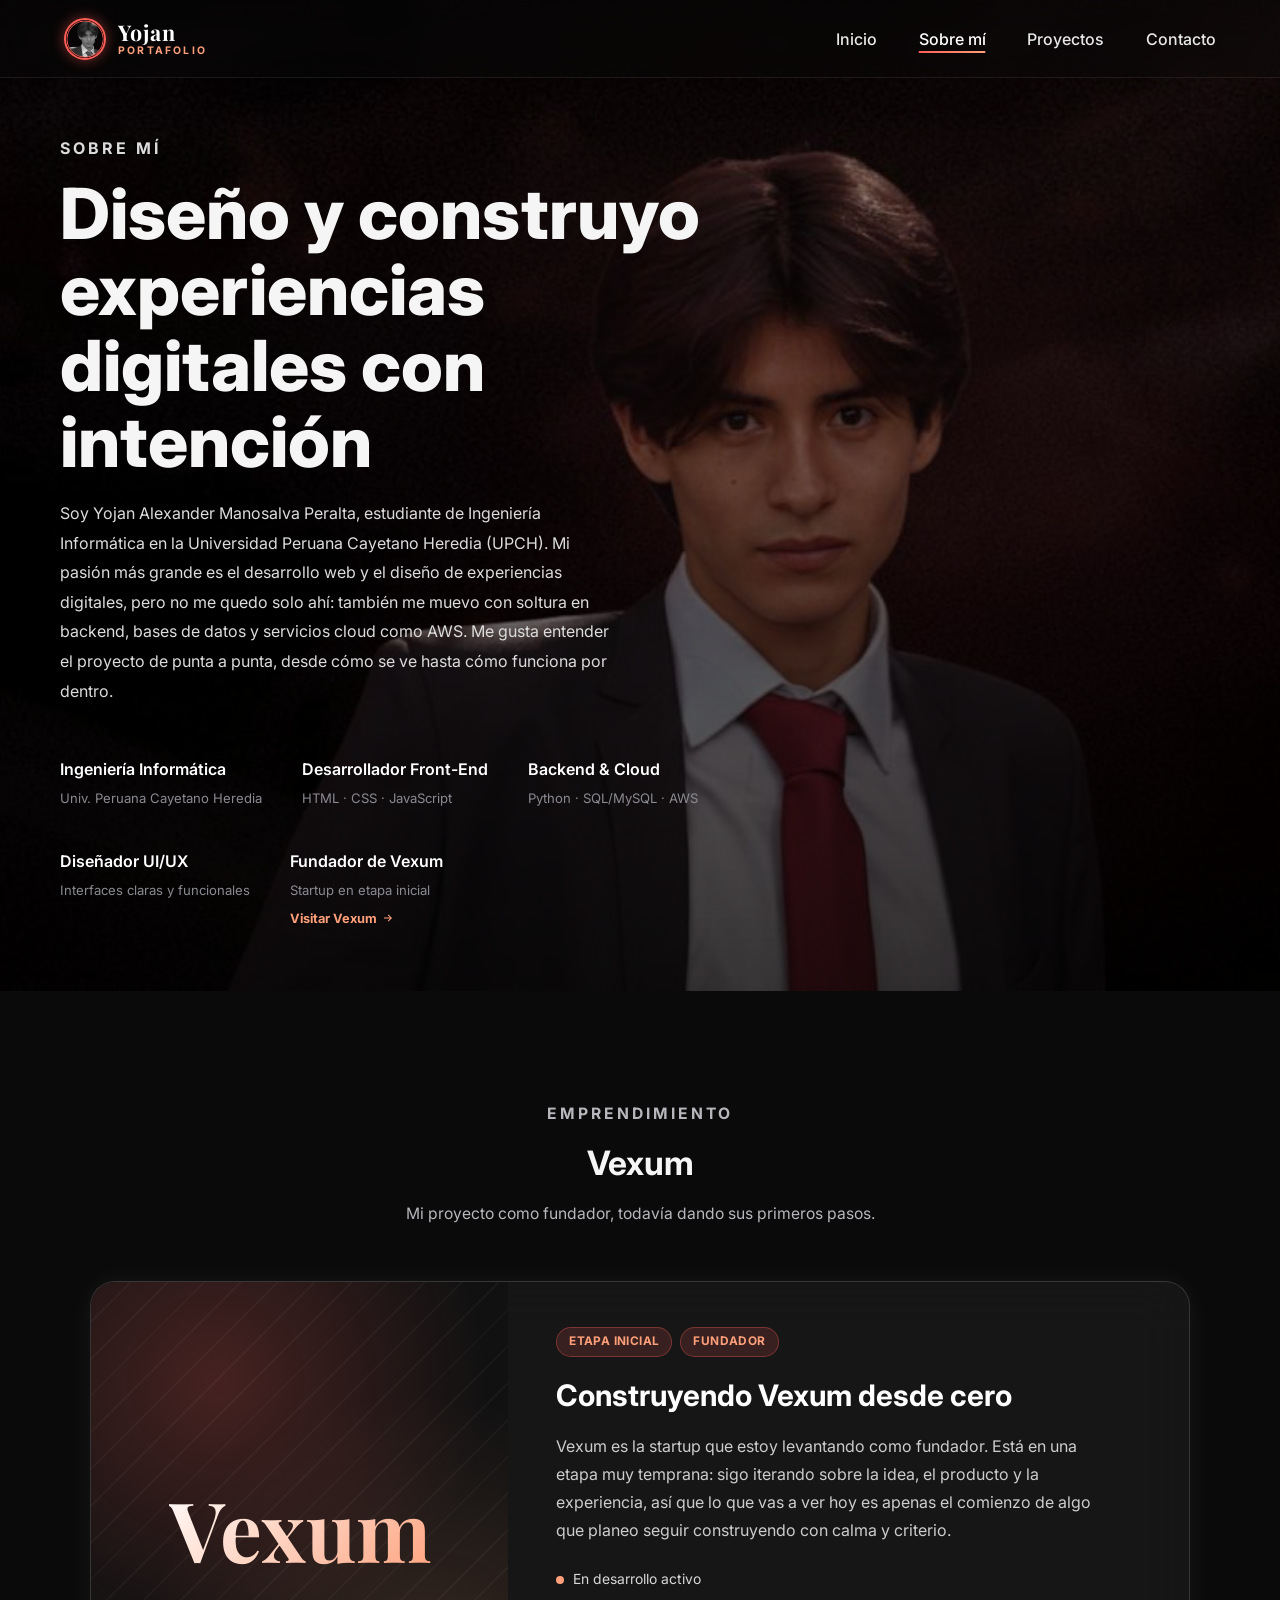
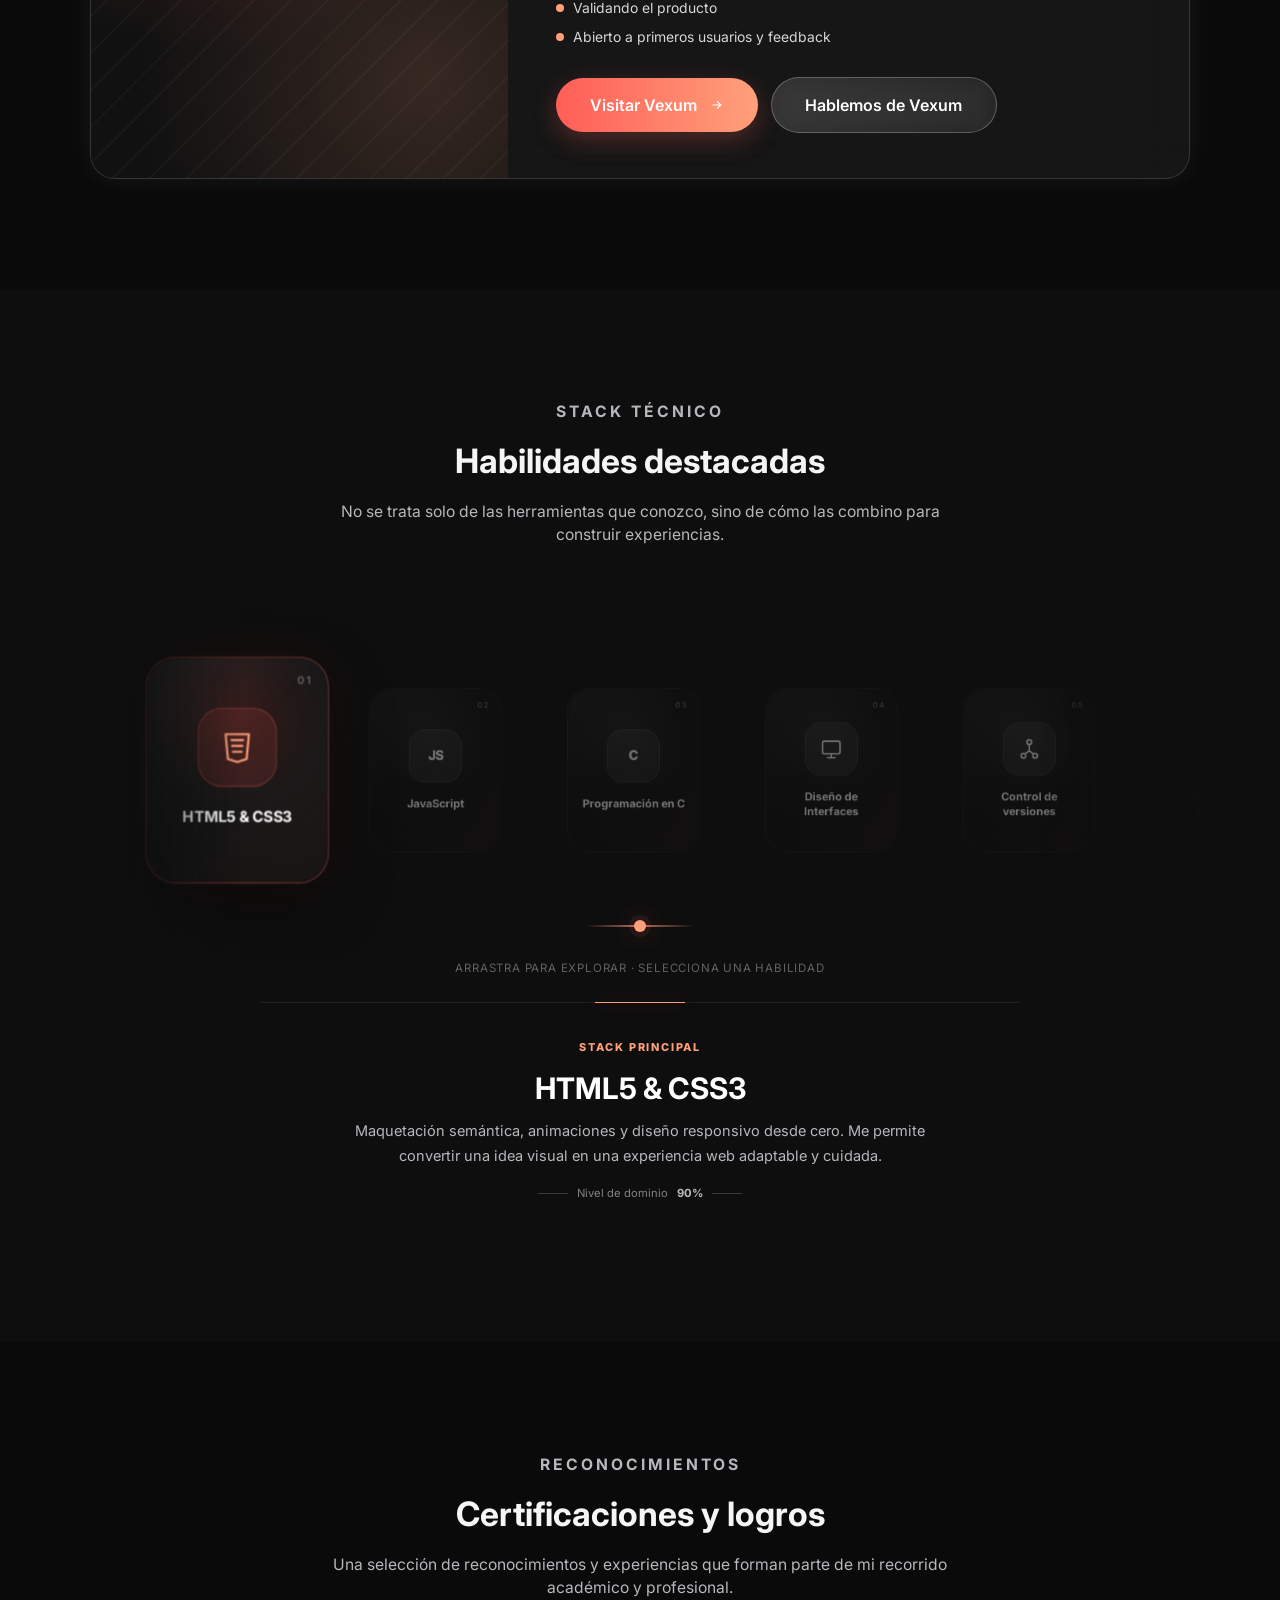
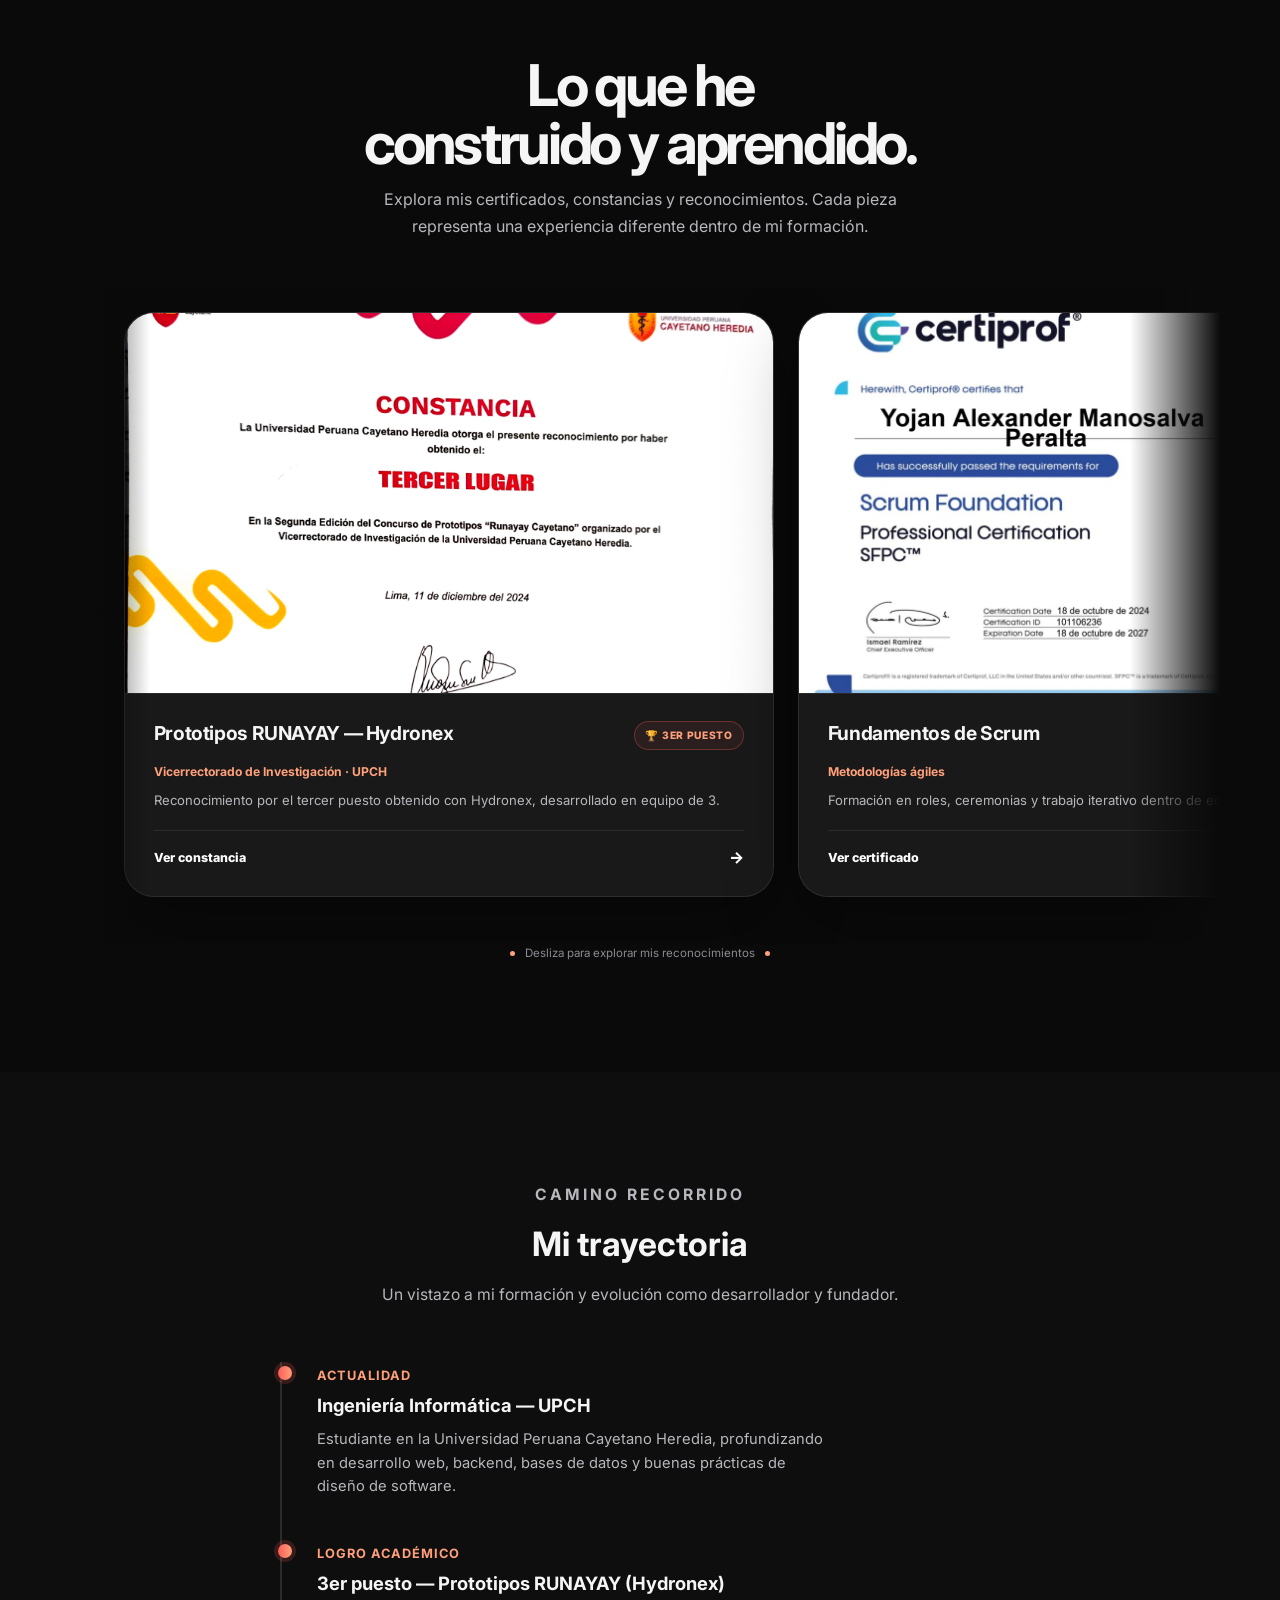
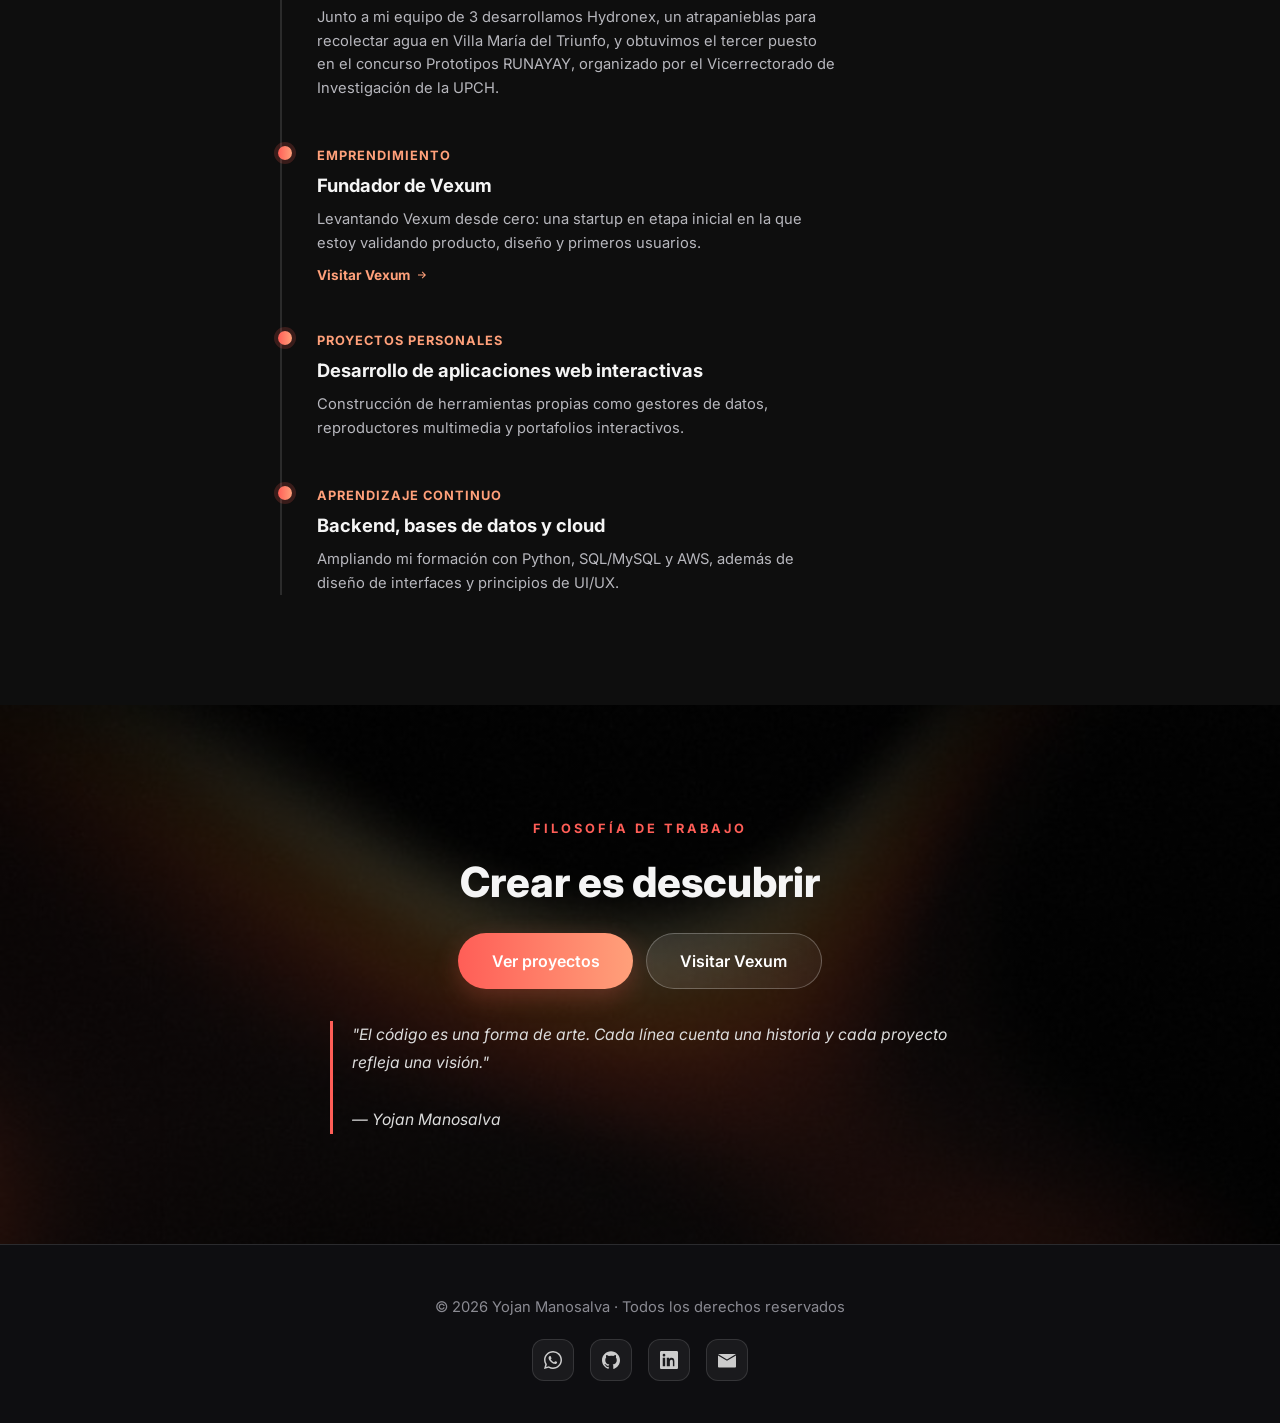
==== commit 06a06808: "new" ====
--- a/about.html
+++ b/about.html
@@ -6,6 +6,7 @@
   <title>Sobre mí — Yojan Manosalva</title>
   <meta name="description" content="Conoce a Yojan Alexander Manosalva Peralta: estudiante de Ingeniería Informática en la UPCH, desarrollador full-stack en formación (front-end, backend, bases de datos y cloud/AWS), fundador de Vexum y diseñador de experiencias digitales." />
 
+  <link rel="icon" type="image/png" href="assets/img/favicon.png">
   <link rel="preconnect" href="https://fonts.googleapis.com">
   <link href="https://fonts.googleapis.com/css2?family=Inter:wght@300;400;500;600;700;800;900&family=Playfair+Display:wght@500;700&display=swap" rel="stylesheet" />
   <link rel="stylesheet" href="style/main.css" />
@@ -1314,8 +1315,13 @@
   <nav class="site-nav" id="navbar">
 
     <a href="index.html" class="nav-brand">
-      <img src="assets/img/perfil.png" alt="Logo de Yojan">
-      <span>Yojan</span>
+      <div class="nav-brand-avatar">
+        <img src="assets/img/favicon.png" alt="Logo de Yojan">
+      </div>
+      <div class="nav-brand-text">
+        <span class="nav-brand-title">Yojan</span>
+        <span class="nav-brand-badge">Portafolio</span>
+      </div>
     </a>
 
     <button class="nav-toggle" aria-label="Abrir menú">
--- a/style/main.css
+++ b/style/main.css
@@ -82,21 +82,63 @@
 }
 
 .nav-brand {
-  font-family: 'Playfair Display', serif;
-  font-size: 1.6rem;
-  font-weight: 700;
-  letter-spacing: 1.5px;
-  display: flex;
-  align-items: center;
-  gap: .65rem;
+  display: flex;
+  align-items: center;
+  gap: .75rem;
   text-decoration: none;
   position: relative;
 }
 
-.nav-brand img {
-  width: 34px; height: 34px;
-  border-radius: 8px;
+.nav-brand-avatar {
+  position: relative;
+  width: 42px;
+  height: 42px;
+  border-radius: 50%;
+  overflow: hidden;
+  box-shadow: 0 0 14px rgba(255, 94, 87, 0.45);
+  border: 2px solid var(--accent);
+  display: flex;
+  align-items: center;
+  justify-content: center;
+  flex-shrink: 0;
+  transition: transform var(--transition-fast), box-shadow var(--transition-fast);
+}
+
+.nav-brand:hover .nav-brand-avatar {
+  transform: scale(1.08);
+  box-shadow: 0 0 20px rgba(255, 94, 87, 0.7);
+}
+
+.nav-brand-avatar img {
+  width: 100%;
+  height: 100%;
   object-fit: cover;
+  display: block;
+}
+
+.nav-brand-text {
+  display: flex;
+  flex-direction: column;
+}
+
+.nav-brand-title {
+  font-family: 'Playfair Display', serif;
+  font-size: 1.35rem;
+  font-weight: 700;
+  letter-spacing: 1px;
+  line-height: 1.1;
+  color: #fff;
+}
+
+.nav-brand-badge {
+  font-family: 'Inter', sans-serif;
+  font-size: 0.65rem;
+  font-weight: 700;
+  letter-spacing: 2.2px;
+  text-transform: uppercase;
+  color: var(--accent-2);
+  line-height: 1;
+  margin-top: 2px;
 }
 
 .nav-links {
